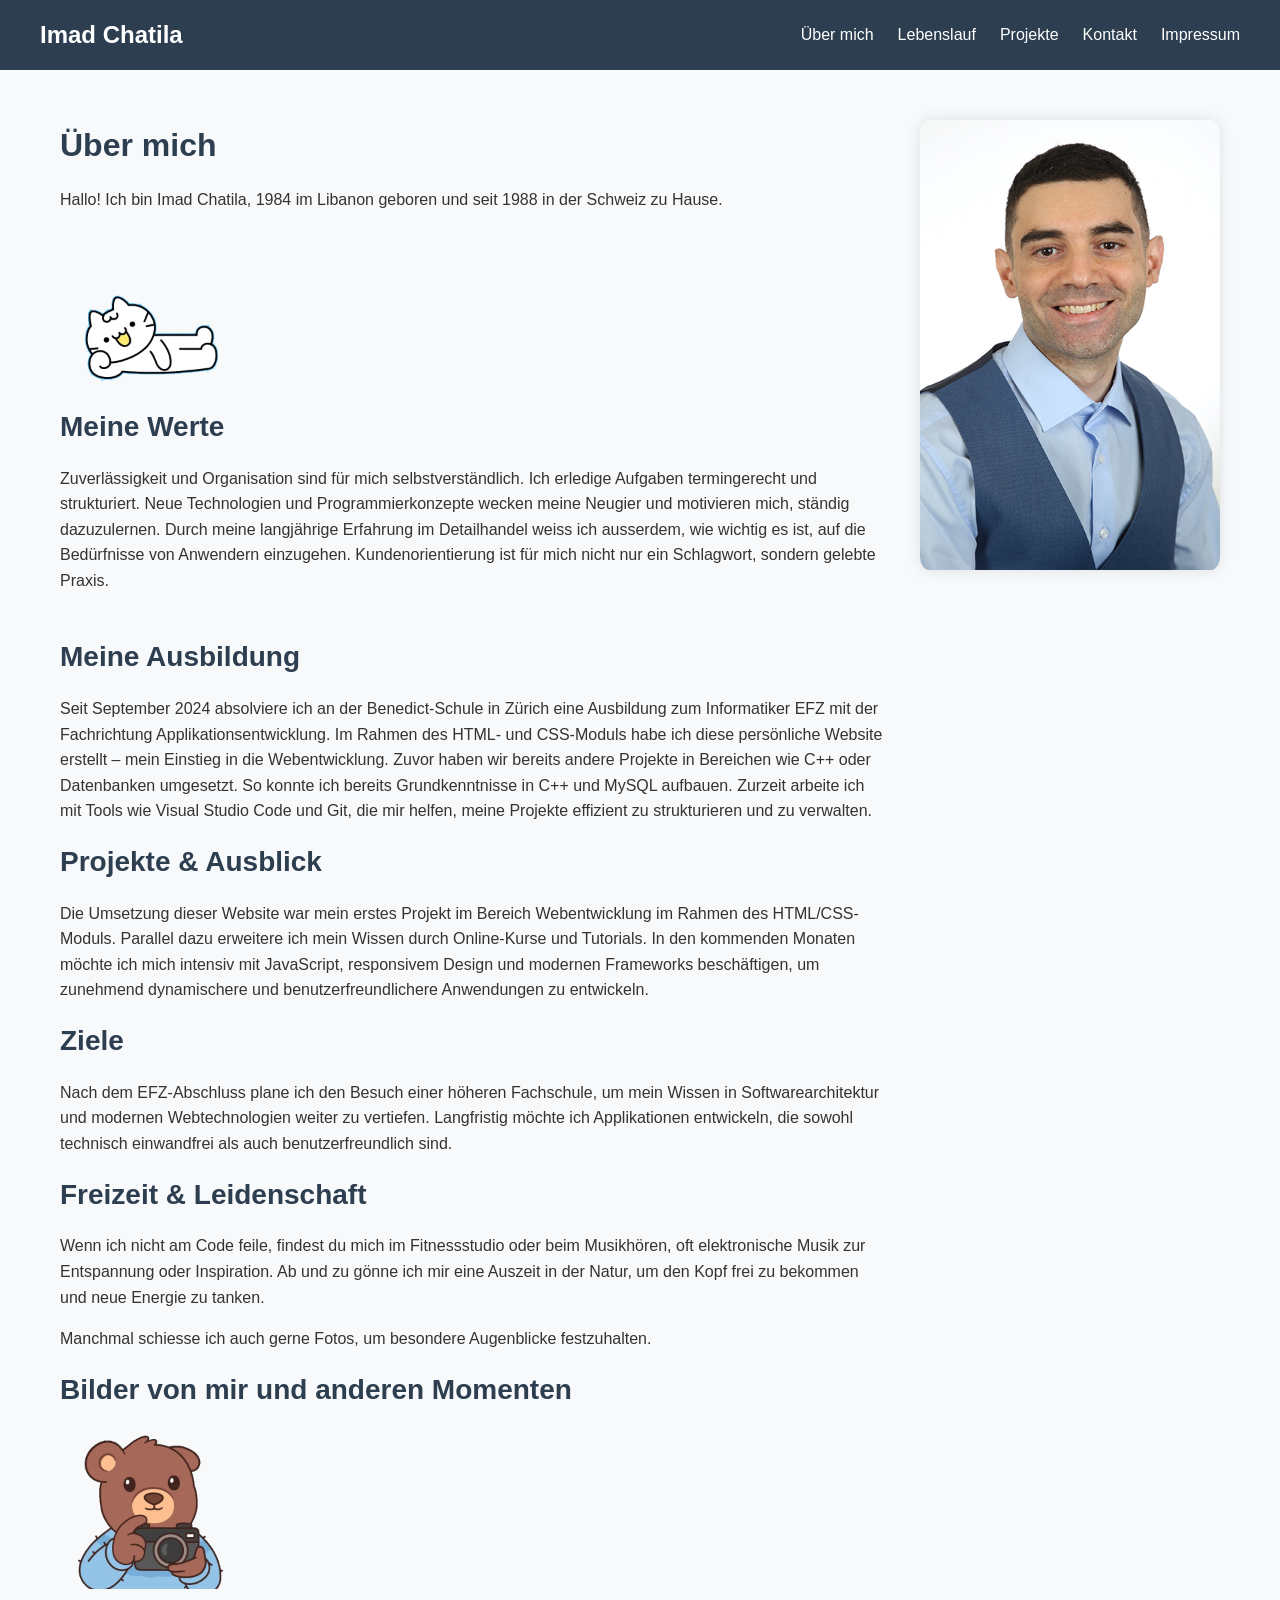
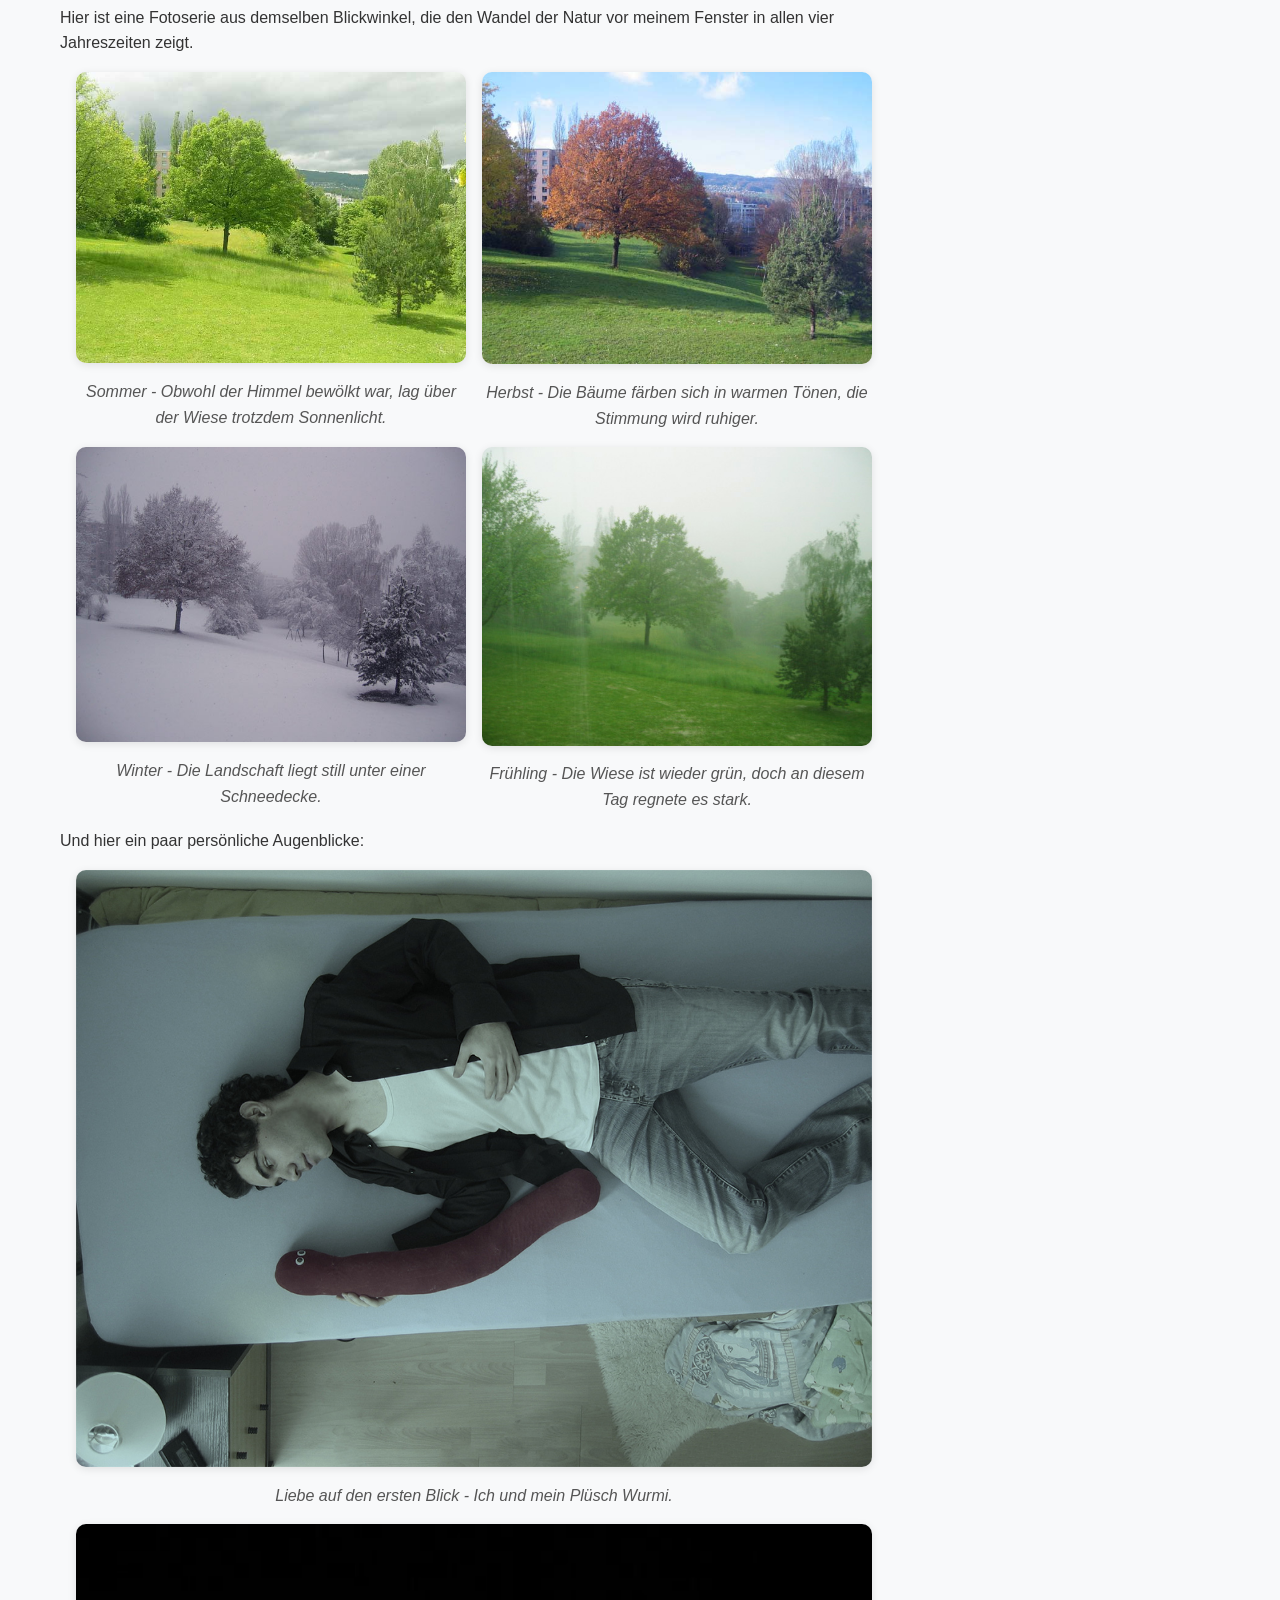
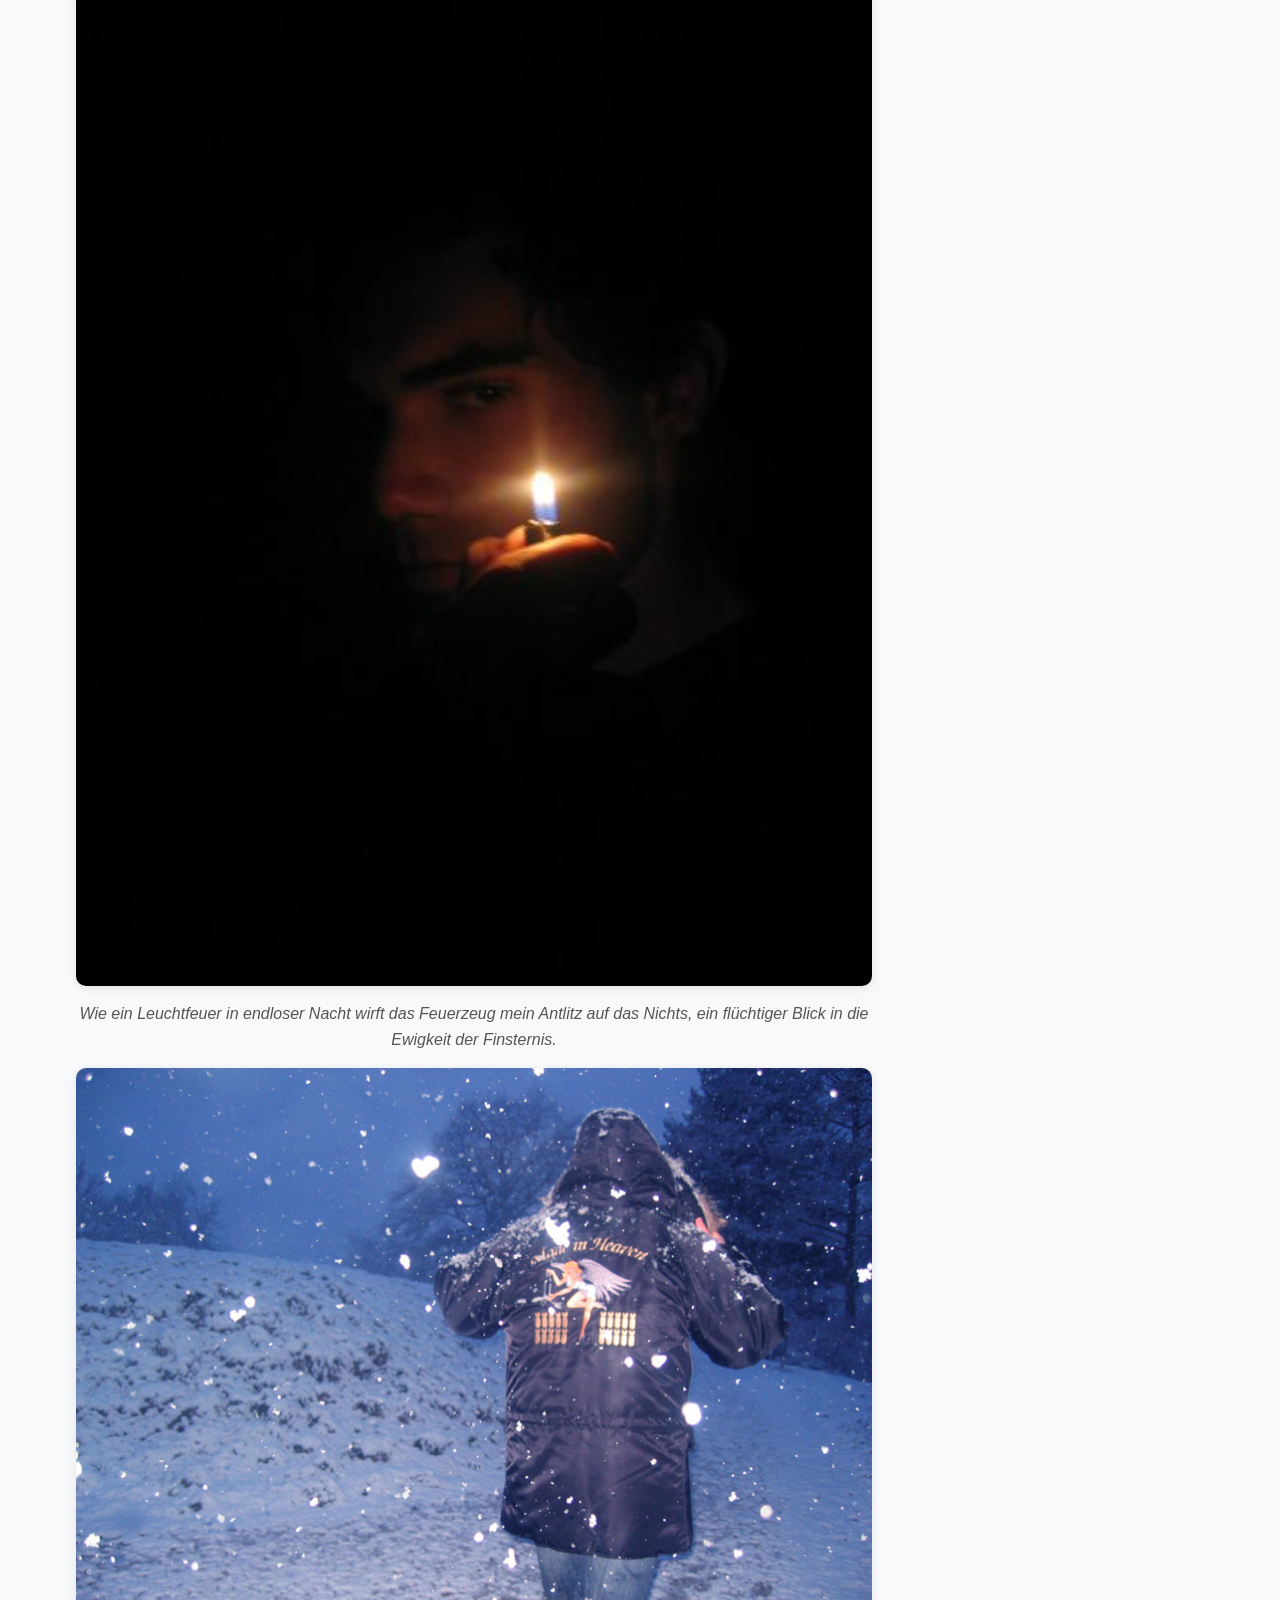
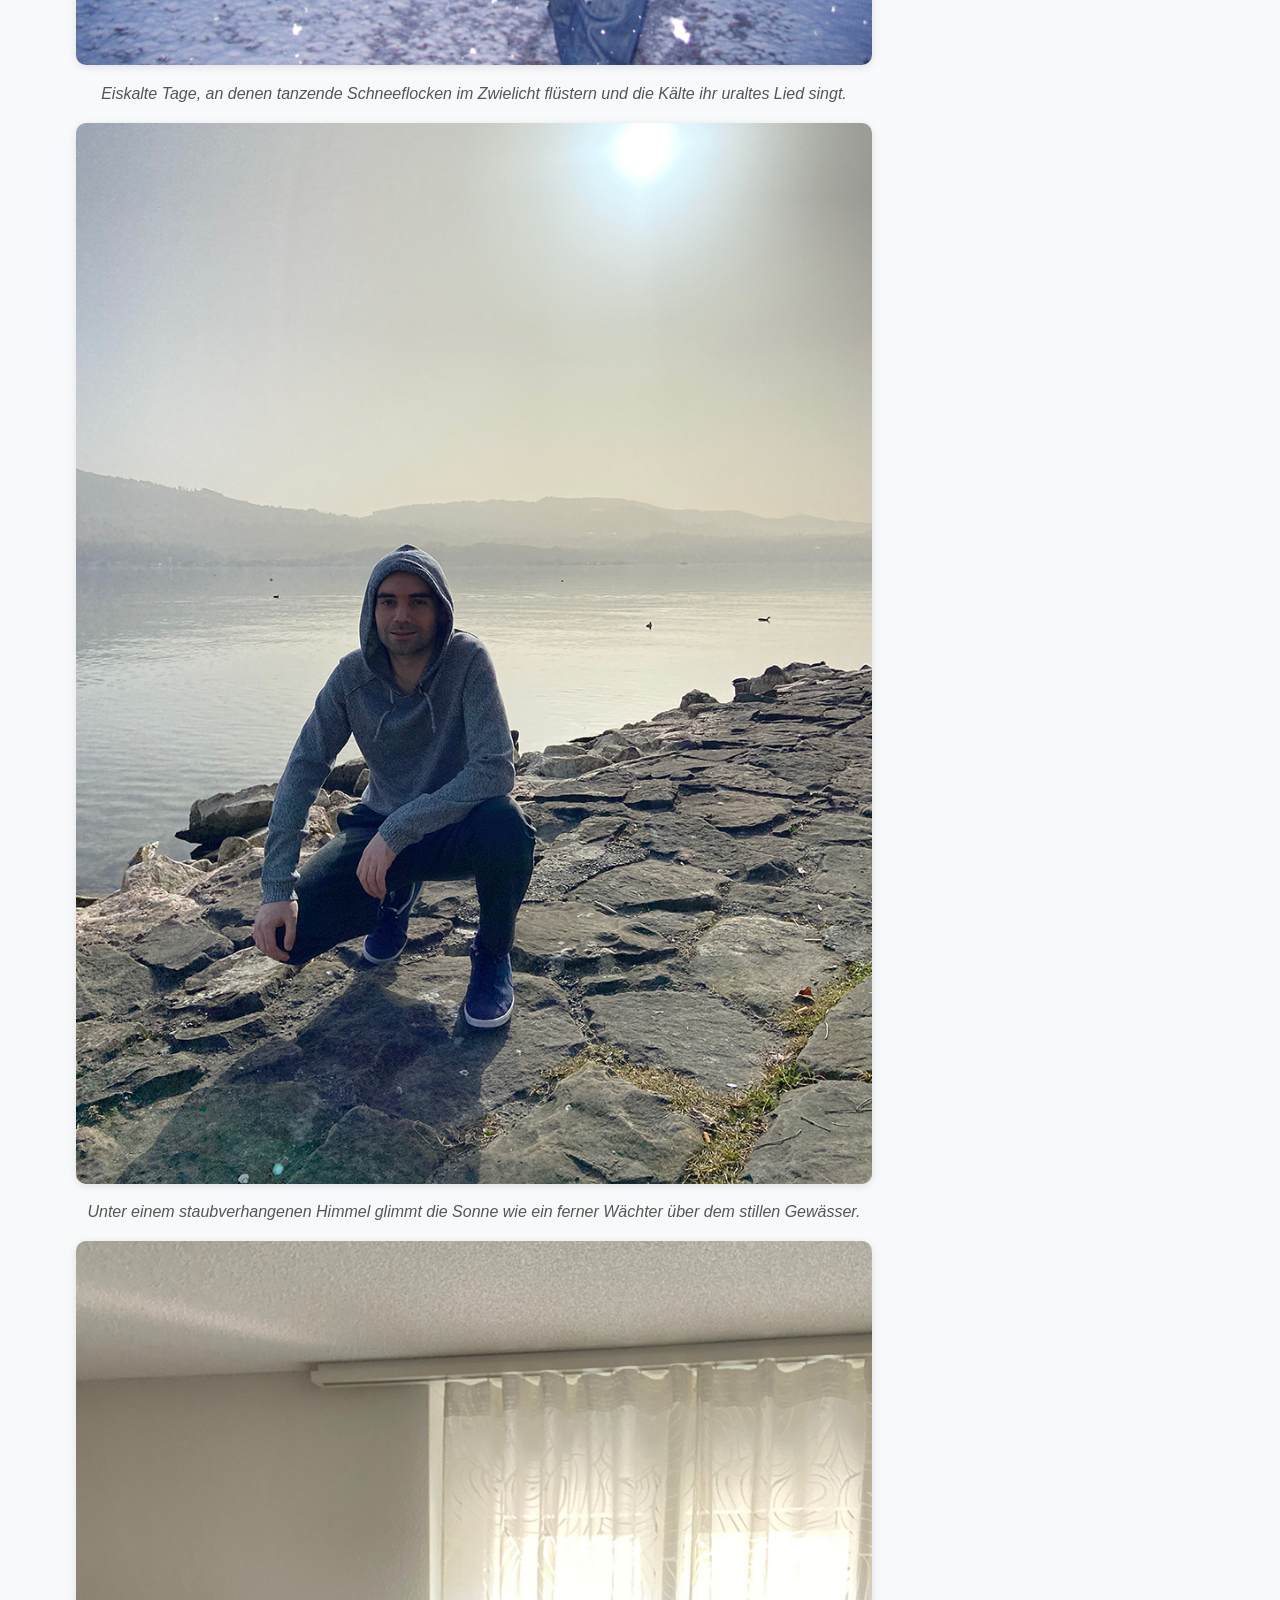
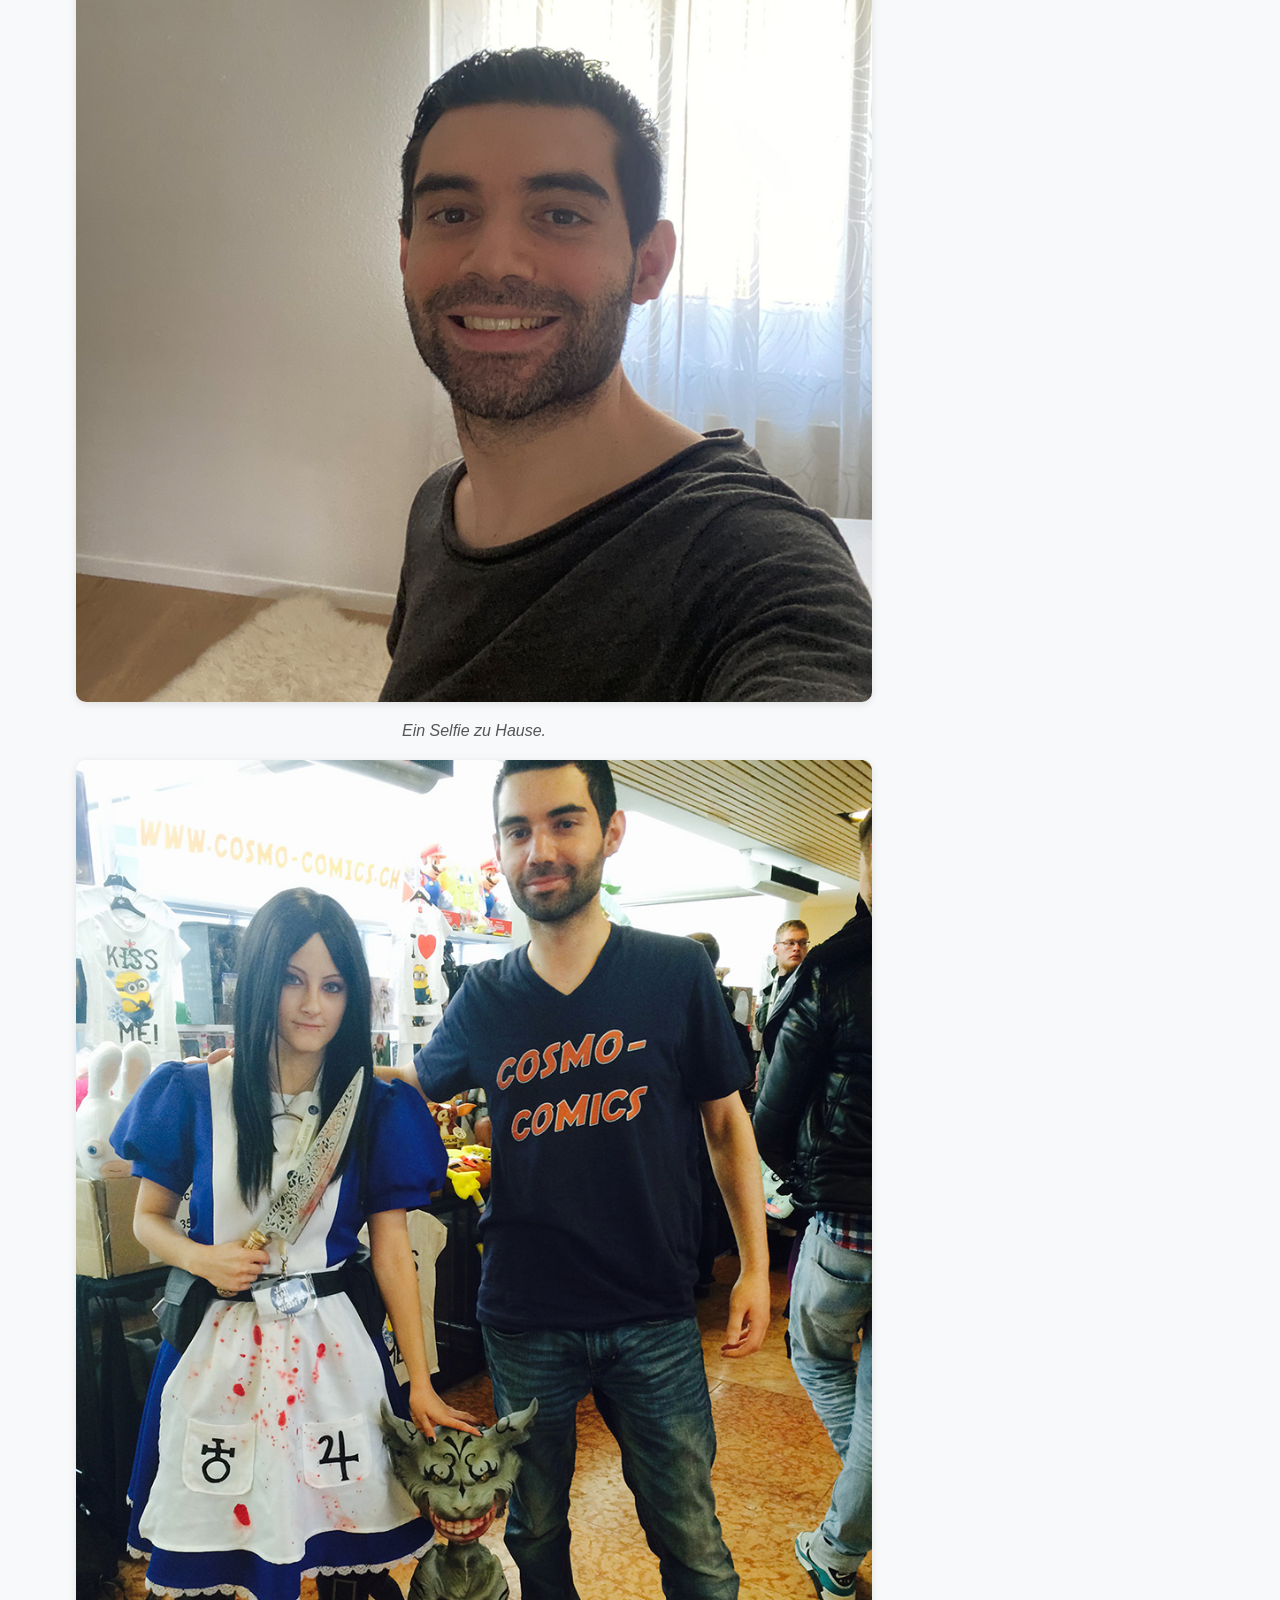
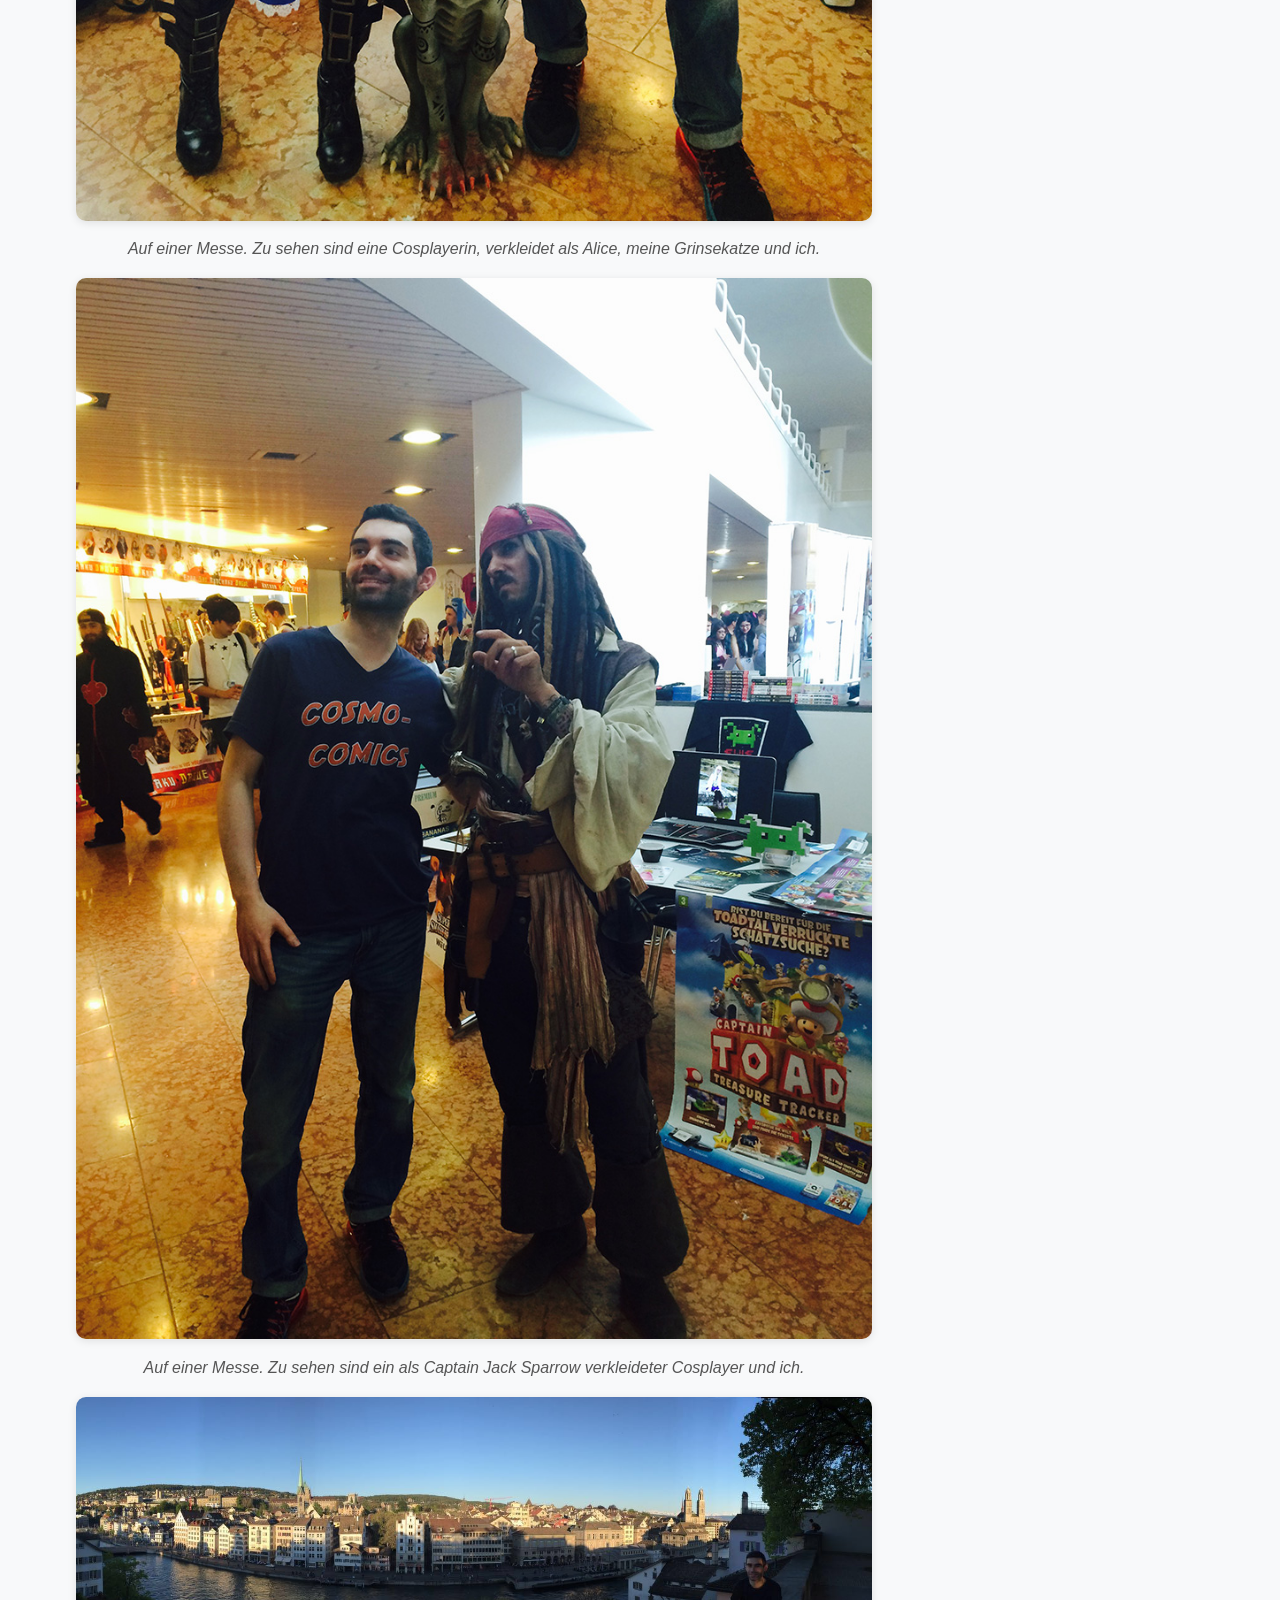
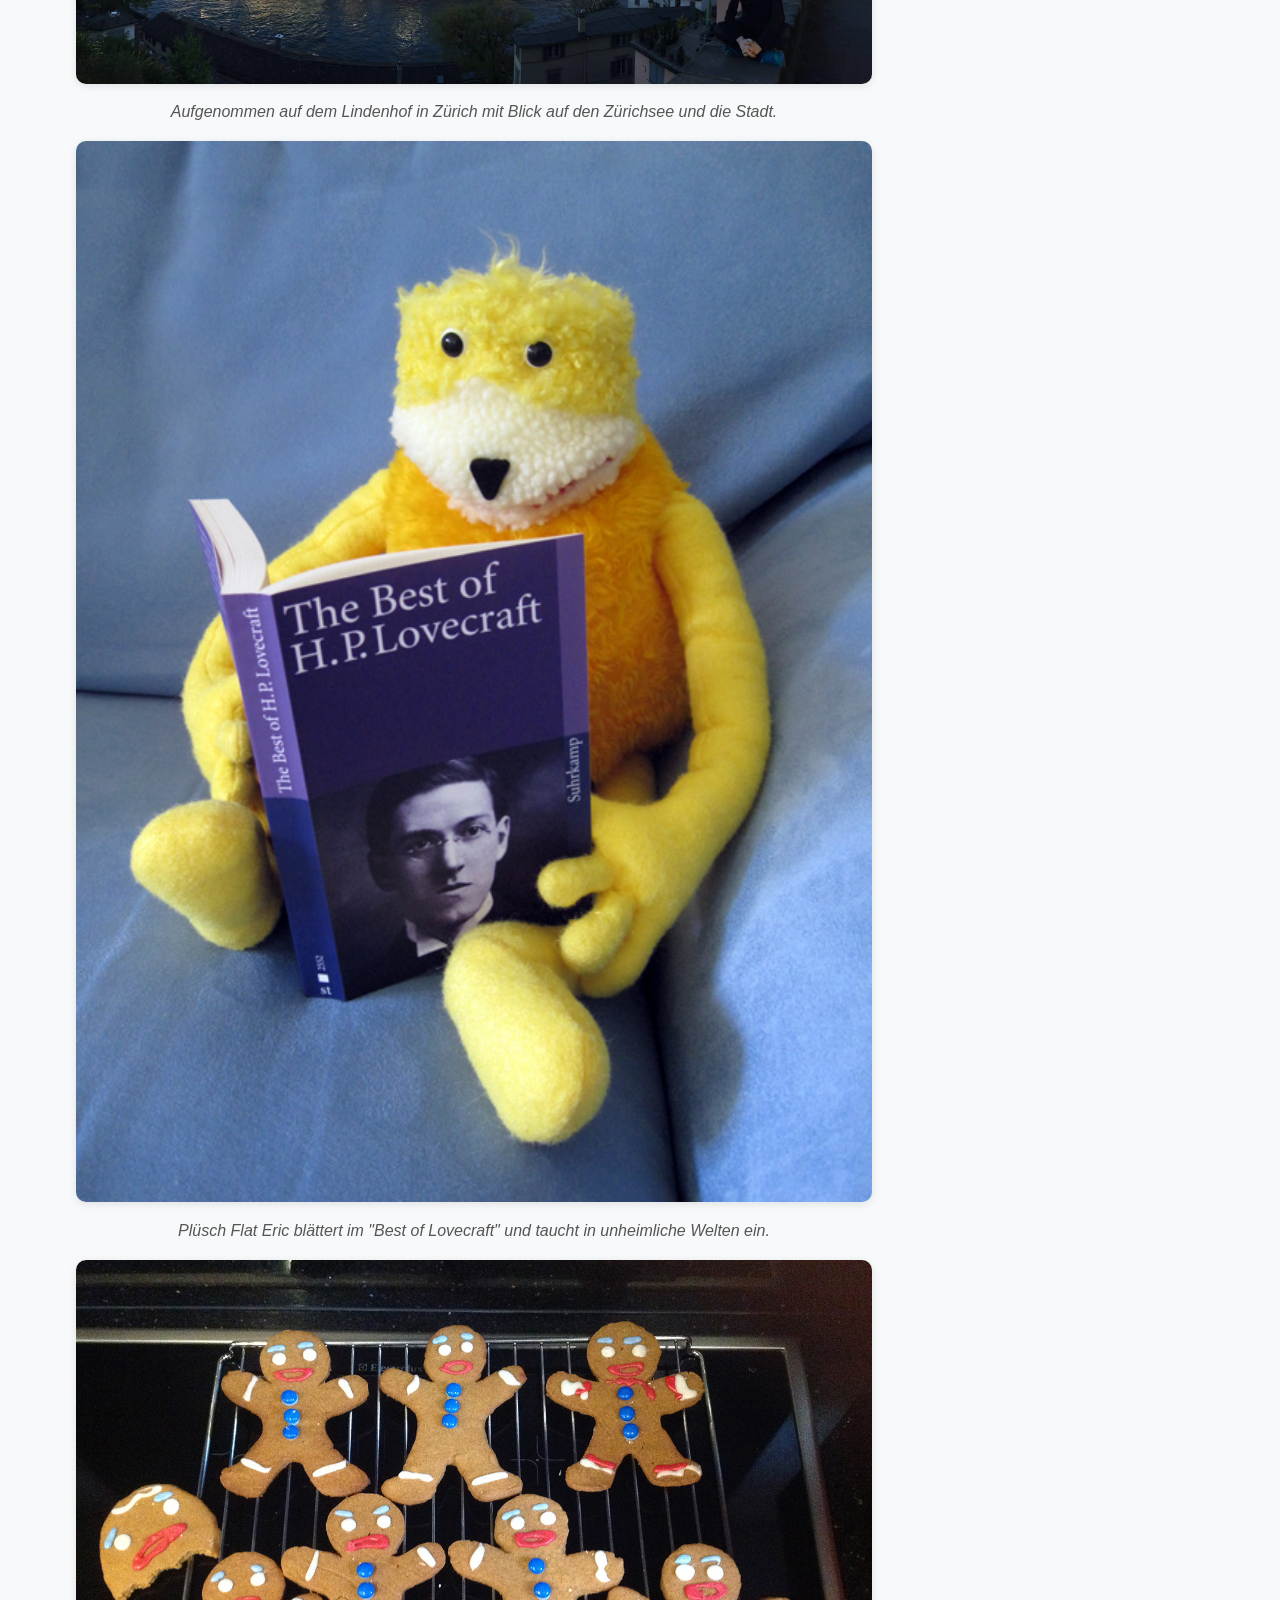
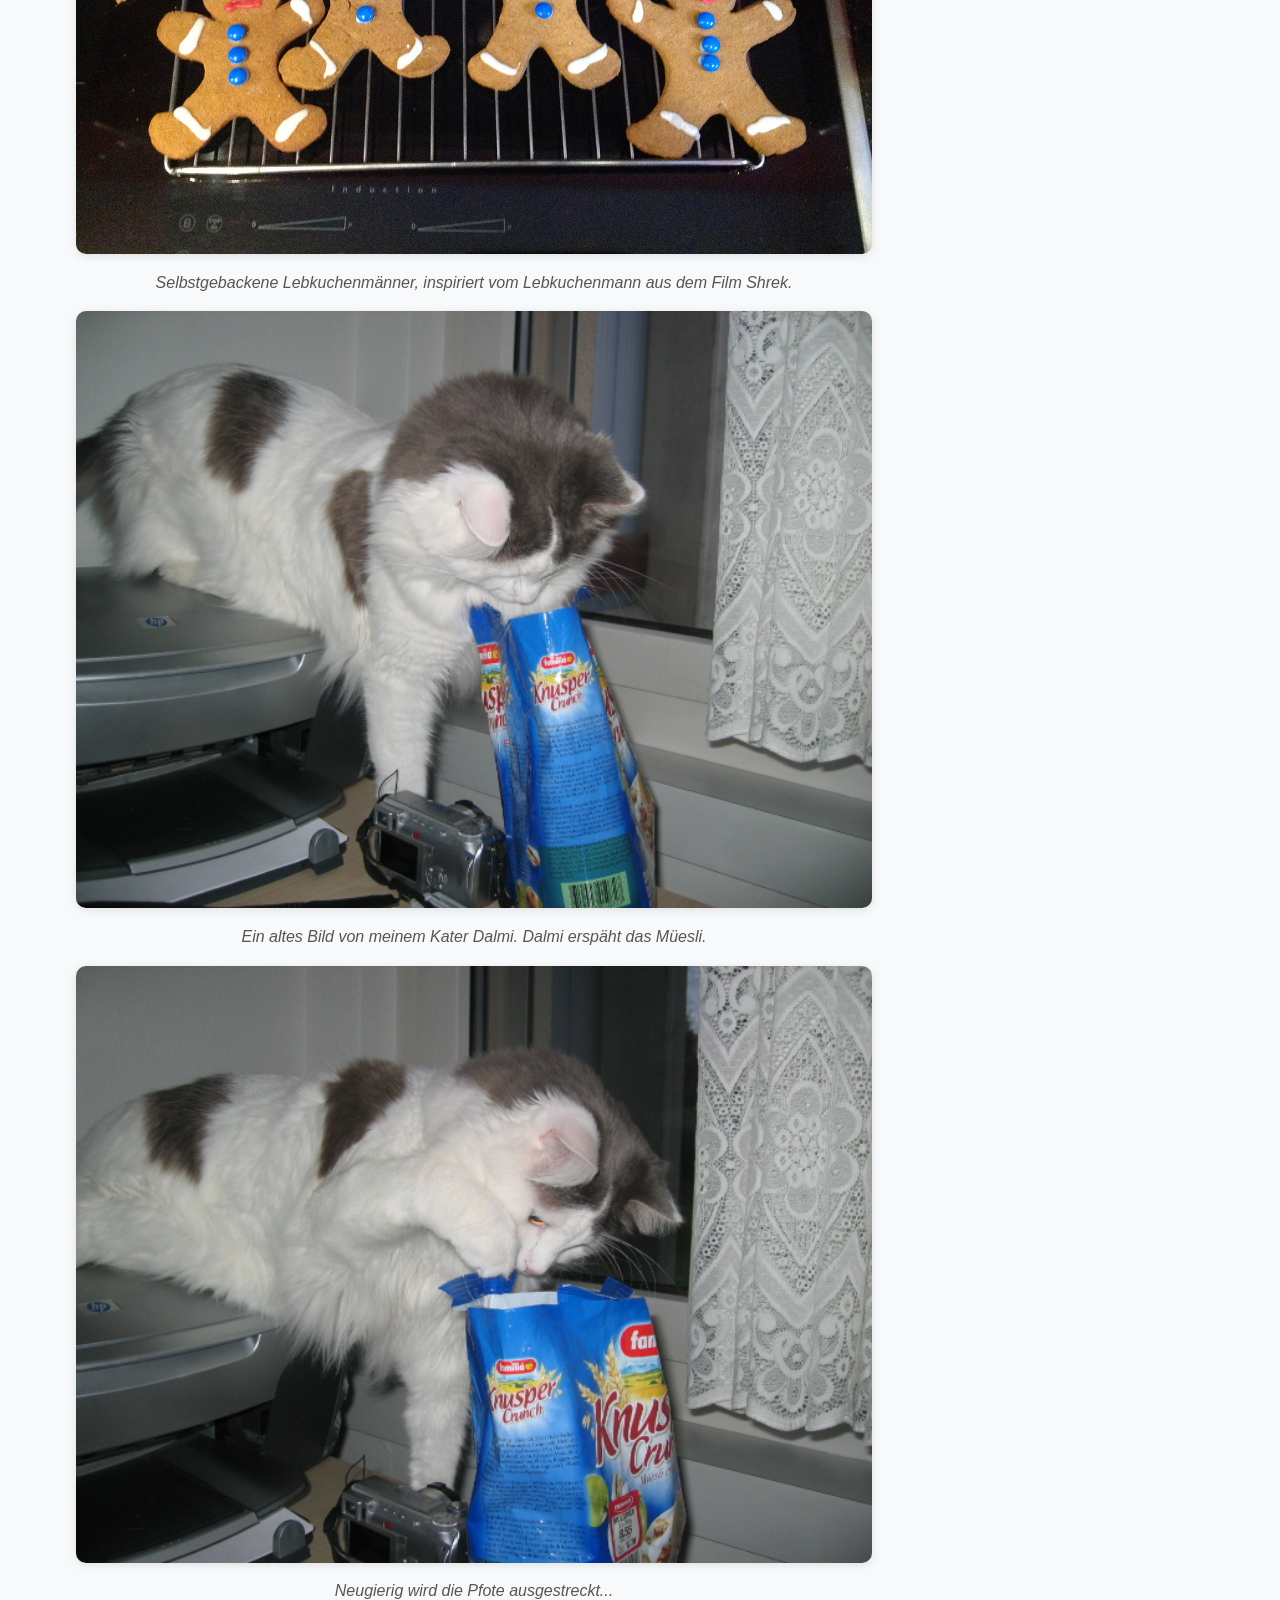
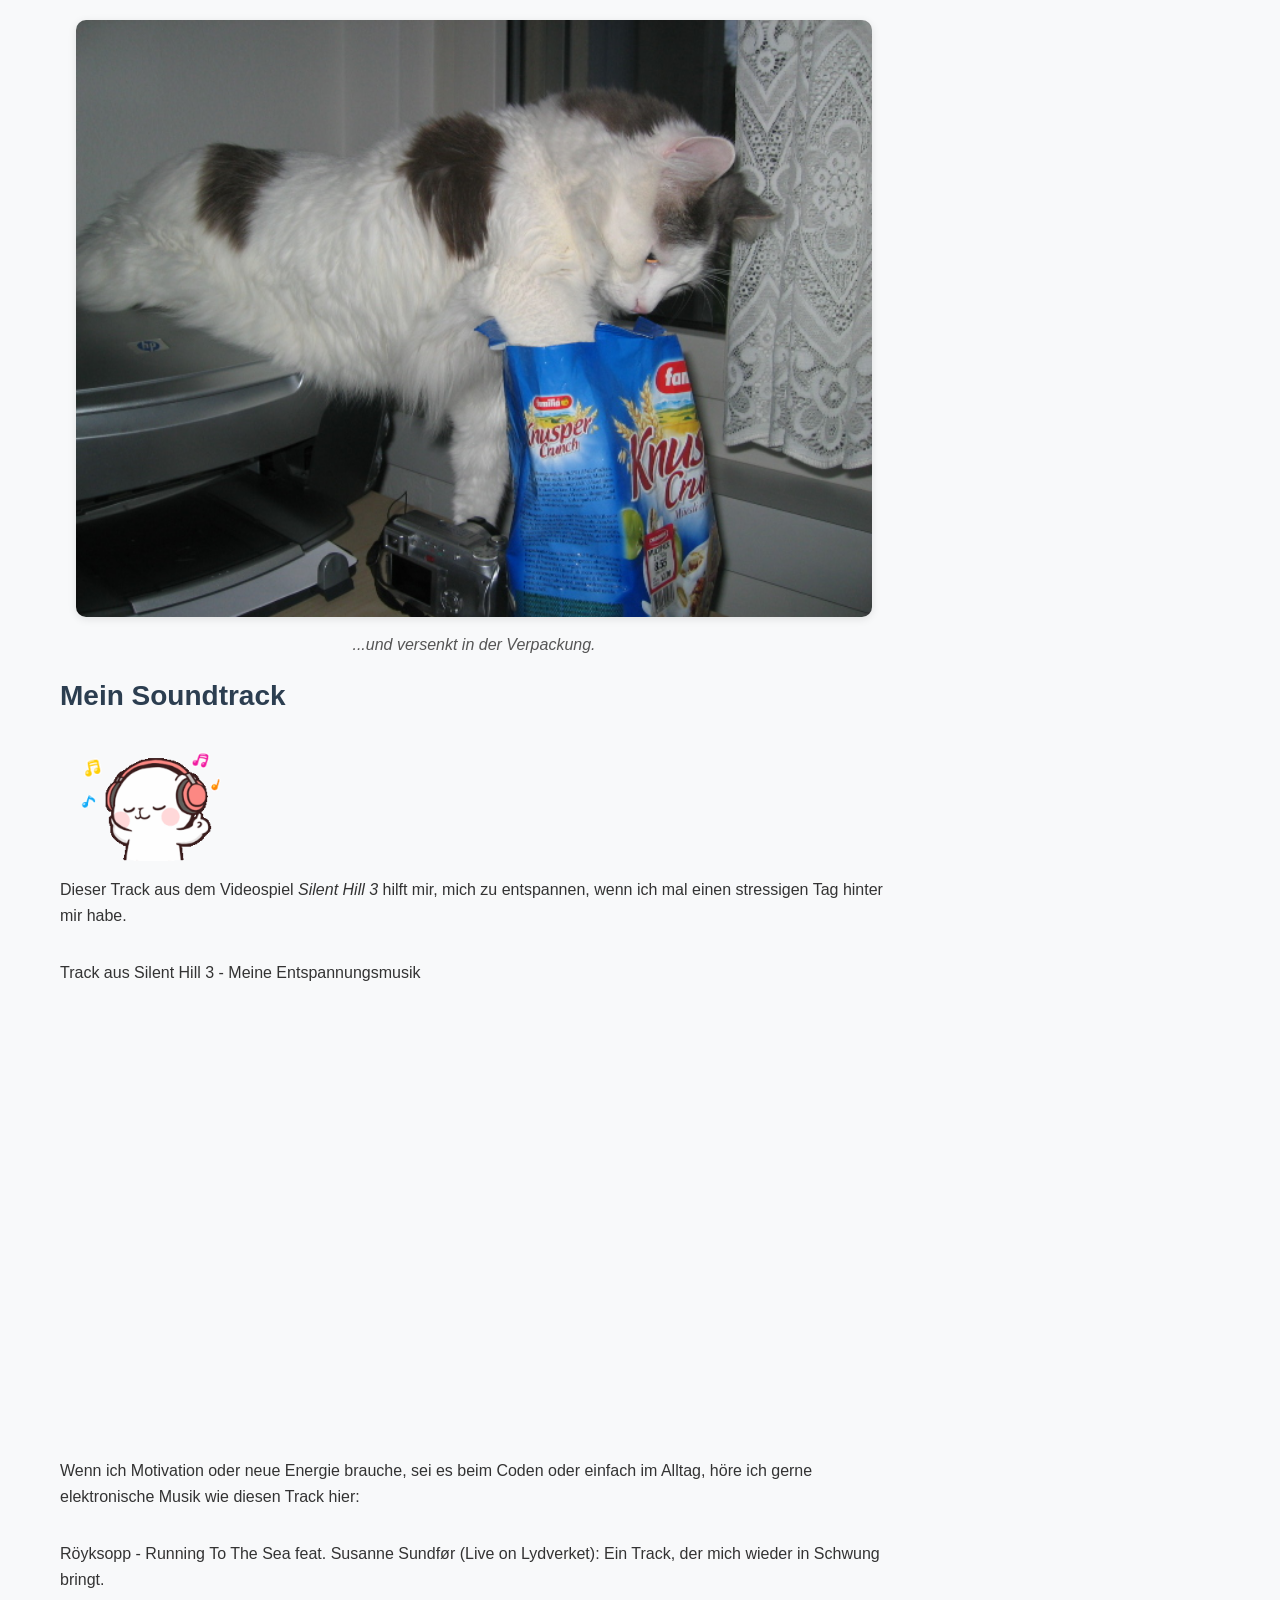
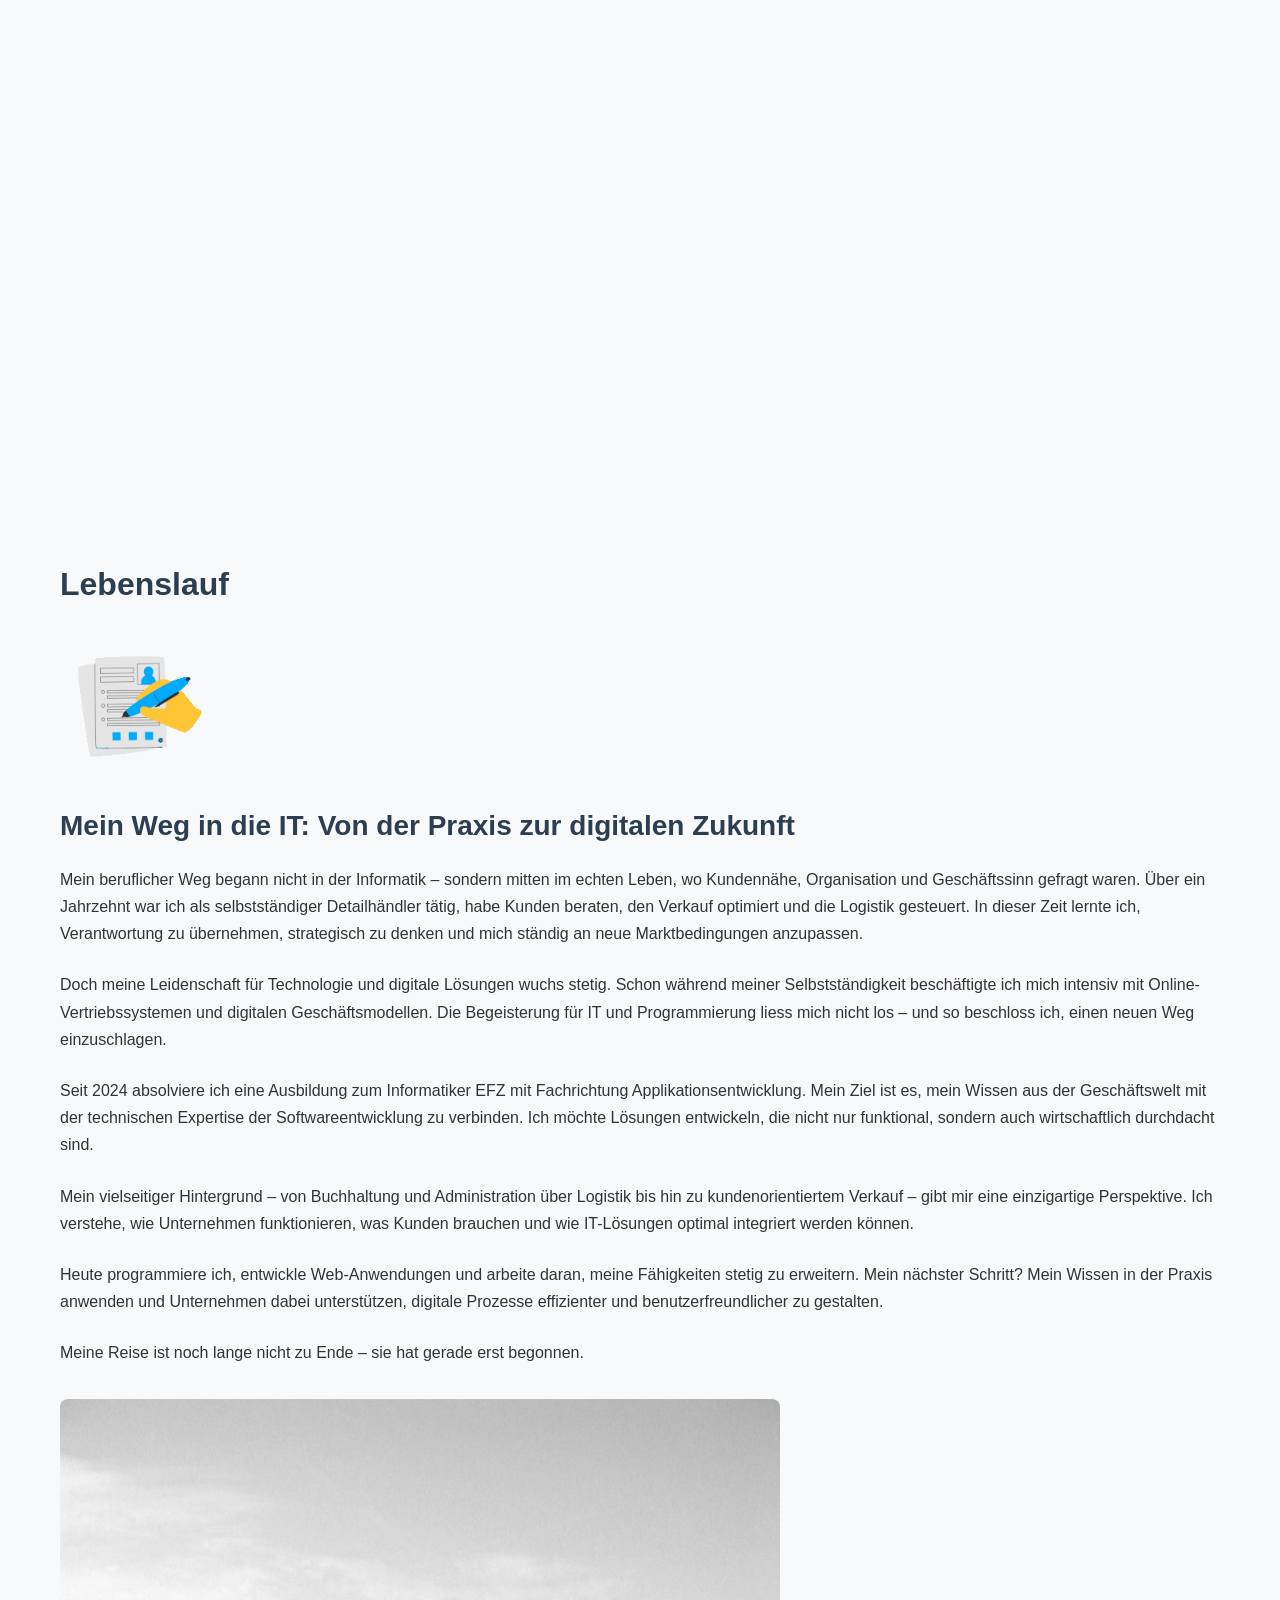
==== index.html @ a5346459 "Gesamte Website hochgeladen" ====
<!DOCTYPE html>
<html lang="de">
<head>
    <meta charset="UTF-8">
    <meta name="viewport" content="width=device-width, initial-scale=1.0">
    <title>Imad Chatila - Portfolio</title>
    <link rel="stylesheet" href="./css/styles.css">
    <link rel="icon" type="image/png" href="./images/favicons/favicon-32x32.png">
  
</head>
<body>
    <header>
        <nav>
            <div class="logo">Imad Chatila</div>
            <ul class="nav-links">
                <li><a href="#about">Über mich</a></li>
                <li><a href="#resume">Lebenslauf</a></li>
                <li><a href="#projekte">Projekte</a></li>
                <li><a href="#contact">Kontakt</a></li>
                <li><a href="#imprint">Impressum</a></li>
            </ul>
            <button class="hamburger">☰</button>
        </nav>
    </header>

    <main>
        <section id="about">
            <figure class="profile-image">
                <img src="./images/portraits/profilbild.jpg" alt="Profilbild von Imad Chatila">
            </figure>
            <article class="about-content">
                <h1>Über mich</h1>                
                <p>Hallo! Ich bin Imad Chatila, 1984 im Libanon geboren und seit 1988 in der Schweiz zu Hause.</p>
                <img src="./images/gifs/cat_hi_01.gif" 
                alt="Animierte Katze sagt Hello" 
                class="icon-gif">
                
                
                <h2>Meine Werte</h2>
                <p>Zuverlässigkeit und Organisation sind für mich selbstverständlich. Ich erledige Aufgaben termingerecht und strukturiert. Neue Technologien und Programmierkonzepte wecken meine Neugier und motivieren mich, ständig dazuzulernen. Durch meine langjährige Erfahrung im Detailhandel weiss ich ausserdem, wie wichtig es ist, auf die Bedürfnisse von Anwendern einzugehen. Kundenorientierung ist für mich nicht nur ein Schlagwort, sondern gelebte Praxis.</p>
                <br>
                <h2>Meine Ausbildung</h2>
                <p>Seit September 2024 absolviere ich an der Benedict-Schule in Zürich eine Ausbildung zum Informatiker EFZ mit der Fachrichtung Applikationsentwicklung. Im Rahmen des HTML- und CSS-Moduls habe ich diese persönliche Website erstellt – mein Einstieg in die Webentwicklung. Zuvor haben wir bereits andere Projekte in Bereichen wie C++ oder Datenbanken umgesetzt. So konnte ich bereits Grundkenntnisse in C++ und MySQL aufbauen. Zurzeit arbeite ich mit Tools wie Visual Studio Code und Git, die mir helfen, meine Projekte effizient zu strukturieren und zu verwalten.</p>
                
                <h2>Projekte & Ausblick</h2>
                <p>Die Umsetzung dieser Website war mein erstes Projekt im Bereich Webentwicklung im Rahmen des HTML/CSS-Moduls. Parallel dazu erweitere ich mein Wissen durch Online-Kurse und Tutorials. In den kommenden Monaten möchte ich mich intensiv mit JavaScript, responsivem Design und modernen Frameworks beschäftigen, um zunehmend dynamischere und benutzerfreundlichere Anwendungen zu entwickeln.</p>
                
                <h2>Ziele</h2>
                <p>Nach dem EFZ-Abschluss plane ich den Besuch einer höheren Fachschule, um mein Wissen in Softwarearchitektur und modernen Webtechnologien weiter zu vertiefen. Langfristig möchte ich Applikationen entwickeln, die sowohl technisch einwandfrei als auch benutzerfreundlich sind.</p>
                
                <h2>Freizeit & Leidenschaft</h2>
                <p>
                   Wenn ich nicht am Code feile, findest du mich im Fitnessstudio oder beim Musikhören, oft elektronische Musik zur Entspannung oder Inspiration.
                   Ab und zu gönne ich mir eine Auszeit in der Natur, um den Kopf frei zu bekommen und neue Energie zu tanken.                 
                </p>
                <p>Manchmal schiesse ich auch gerne Fotos, um besondere Augenblicke festzuhalten.</p>
                <h2>Bilder von mir und anderen Momenten</h2>
                <img src="./images/gifs/camera_01.gif" 
                alt="Animierte Katze sagt Hello" 
                class="icon-gif">
                <p>                             
                     Hier ist eine Fotoserie aus demselben Blickwinkel, die den Wandel der Natur vor meinem Fenster in allen vier Jahreszeiten zeigt.
                </p>


                <div class="gallery gallery-seasons">
                  <figure>
                    <img src="./images/jahreszeiten/sommer.jpg" alt="Sommer – Sonne auf der Wiese, Himmel bewölkt" style="width:100%">
                    <figcaption>Sommer - Obwohl der Himmel bewölkt war, lag über der Wiese trotzdem Sonnenlicht.</figcaption>
                  </figure>
                  <figure>
                    <img src="./images/jahreszeiten/herbst.jpg" alt="Herbst – buntes Laub" style="width:100%">
                    <figcaption>Herbst - Die Bäume färben sich in warmen Tönen, die Stimmung wird ruhiger.</figcaption>
                  </figure>
                  <figure>
                    <img src="./images/jahreszeiten/winter.jpg" alt="Winter – verschneite Landschaft" style="width:100%">
                    <figcaption>Winter - Die Landschaft liegt still unter einer Schneedecke.</figcaption>
                  </figure>
                  <figure>
                    <img src="./images/jahreszeiten/fruehling.jpg" alt="Frühling – grüne Wiese im Regen" style="width:100%">
                    <figcaption>Frühling - Die Wiese ist wieder grün, doch an diesem Tag regnete es stark.</figcaption>
                  </figure>
                </div>

                <p>Und hier ein paar persönliche Augenblicke:</p>

                <div class="gallery gallery-portraits">
                  <figure>
                    <img src="./images/portraits/wurmi.jpg" alt="Selbstporträt mit Plüsch Wurmi">
                    <figcaption>Liebe auf den ersten Blick - Ich und mein Plüsch Wurmi.</figcaption>
                  </figure>
                  <figure>
                    <img src="./images/portraits/dunkelheit.jpg" alt="Selbstporträt alleine im Dunkeln">
                    <figcaption>Wie ein Leuchtfeuer in endloser Nacht wirft das Feuerzeug mein Antlitz auf das Nichts, ein flüchtiger Blick in die Ewigkeit der Finsternis.</figcaption>
                  </figure>
                  <figure>
                    <img src="./images/portraits/schnee.jpg" alt="Selbstporträt im Schnee">
                    <figcaption>Eiskalte Tage, an denen tanzende Schneeflocken im Zwielicht flüstern und die Kälte ihr uraltes Lied singt.</figcaption>
                  </figure>
                  <figure>
                    <img src="./images/portraits/see.jpg" alt="Selbstporträt am See">
                    <figcaption>Unter einem staubverhangenen Himmel glimmt die Sonne wie ein ferner Wächter über dem stillen Gewässer.</figcaption>
                  </figure>
                 <figure>
                    <img src="./images/portraits/portrait_01.jpg" alt="Selbstporträt zu Hause">
                    <figcaption>Ein Selfie zu Hause.</figcaption>
                  </figure>
                  <figure>
                    <img src="./images/portraits/messe01.jpg" alt="Selbstporträt auf der Messe 1">
                    <figcaption>Auf einer Messe. Zu sehen sind eine Cosplayerin, verkleidet als Alice, meine Grinsekatze und ich.</figcaption>
                  </figure>
                  <figure>
                    <img src="./images/portraits/messe02.jpg" alt="Selbstporträt auf der Messe 2">
                    <figcaption>Auf einer Messe. Zu sehen sind ein als Captain Jack Sparrow verkleideter Cosplayer und ich.</figcaption>
                  </figure>
                  <figure>
                    <img src="./images/portraits/city.jpg" alt="Selbstporträt in Zürich">
                    <figcaption>Aufgenommen auf dem Lindenhof in Zürich mit Blick auf den Zürichsee und die Stadt.</figcaption>
                  </figure>
                  <figure>
                    <img src="./images/portraits/eric_01.jpg" alt="Plüsch Flat Eric beim Lesen">
                    <figcaption>Plüsch Flat Eric blättert im "Best of Lovecraft" und taucht in unheimliche Welten ein.</figcaption>
                  </figure>
                  <figure>
                    <img src="./images/portraits/lebkuchenmaenner.jpg" alt="Selbstgemachte Lebkuchenmänner">
                    <figcaption>Selbstgebackene Lebkuchenmänner, inspiriert vom Lebkuchenmann aus dem Film Shrek.</figcaption>
                  </figure>
                  <figure>
                    <img src="./images/portraits/dalmi_01.jpg" alt="Bild von meinem Kater">
                    <figcaption>Ein altes Bild von meinem Kater Dalmi. Dalmi erspäht das Müesli.</figcaption>
                  </figure>
                  <figure>
                    <img src="./images/portraits/dalmi_02.jpg" alt="Bild von meinem Kater">
                    <figcaption>Neugierig wird die Pfote ausgestreckt...</figcaption>
                  </figure>
                  <figure>
                    <img src="./images/portraits/dalmi_03.jpg" alt="Bild von meinem Kater">
                    <figcaption>...und versenkt in der Verpackung.</figcaption>
                  </figure>
                </div>
                
                <h2>Mein Soundtrack</h2>

                <img src="./images/gifs/music_01.gif" 
                alt="Animierter Musik-Equalizer" 
                class="icon-gif">        
               

                <p>Dieser Track aus dem Videospiel <em>Silent Hill 3</em> hilft mir, mich zu entspannen, wenn ich mal einen stressigen Tag hinter mir habe.</p>                
                <figure class="video-container">
                    <iframe src="https://www.youtube.com/embed/khdRqQMXD88" allow="accelerometer; autoplay; clipboard-write; encrypted-media; gyroscope; picture-in-picture" allowfullscreen></iframe>
                    <figcaption>Track aus Silent Hill 3 - Meine Entspannungsmusik</figcaption>
                </figure>     
                


            <p>Wenn ich Motivation oder neue Energie brauche, sei es beim Coden oder einfach im Alltag, höre ich gerne elektronische Musik wie diesen Track hier:</p>
            

            
            <figure class="video-container">
                <iframe src="https://www.youtube.com/embed/AMlJ78-7rZ4" allow="accelerometer; autoplay; clipboard-write; encrypted-media; gyroscope; picture-in-picture" allowfullscreen></iframe>                                    
                  <figcaption>Röyksopp - Running To The Sea feat. Susanne Sundfør (Live on Lydverket): Ein Track, der mich wieder in Schwung bringt.</figcaption>
            </figure>
            </article>
        </section>

        <section id="resume">
            <h1>Lebenslauf</h1>

            <img src="./images/gifs/cv_resume.gif" 
            alt="Animierter Lebenslauf" 
            class="icon-gif">
            
            <article class="resume-content">
                <h2>Mein Weg in die IT: Von der Praxis zur digitalen Zukunft</h2>
                
                <p>Mein beruflicher Weg begann nicht in der Informatik – sondern mitten im echten Leben, wo Kundennähe, Organisation und Geschäftssinn gefragt waren. Über ein Jahrzehnt war ich als selbstständiger Detailhändler tätig, habe Kunden beraten, den Verkauf optimiert und die Logistik gesteuert. In dieser Zeit lernte ich, Verantwortung zu übernehmen, strategisch zu denken und mich ständig an neue Marktbedingungen anzupassen.</p>
                
                <p>Doch meine Leidenschaft für Technologie und digitale Lösungen wuchs stetig. Schon während meiner Selbstständigkeit beschäftigte ich mich intensiv mit Online-Vertriebssystemen und digitalen Geschäftsmodellen. Die Begeisterung für IT und Programmierung liess mich nicht los – und so beschloss ich, einen neuen Weg einzuschlagen.</p>
                
                <p>Seit 2024 absolviere ich eine Ausbildung zum Informatiker EFZ mit Fachrichtung Applikationsentwicklung. Mein Ziel ist es, mein Wissen aus der Geschäftswelt mit der technischen Expertise der Softwareentwicklung zu verbinden. Ich möchte Lösungen entwickeln, die nicht nur funktional, sondern auch wirtschaftlich durchdacht sind.</p>
                
                <p>Mein vielseitiger Hintergrund – von Buchhaltung und Administration über Logistik bis hin zu kundenorientiertem Verkauf – gibt mir eine einzigartige Perspektive. Ich verstehe, wie Unternehmen funktionieren, was Kunden brauchen und wie IT-Lösungen optimal integriert werden können.</p>
                
                <p>Heute programmiere ich, entwickle Web-Anwendungen und arbeite daran, meine Fähigkeiten stetig zu erweitern. Mein nächster Schritt? Mein Wissen in der Praxis anwenden und Unternehmen dabei unterstützen, digitale Prozesse effizienter und benutzerfreundlicher zu gestalten.</p>
                
                <p>Meine Reise ist noch lange nicht zu Ende – sie hat gerade erst begonnen.</p>
                <figure class="resume-image">
                    <img src="./images/portraits/spaziergang.jpg" alt="Imad läuft in einer Landschaft">
                    <figcaption>Ein Schritt nach vorn – mein Weg in die IT.</figcaption>
                </figure>
            </article>
        </section>

        <section id="projekte">
          <h1>Projekte</h1>
          
          <img src="./images/gifs/cat_on_pc_01.gif" 
          alt="Animierte Katze am PC" 
          class="icon-gif">

          <article class="projekt">
            <p class="date-box">Januar 2025</p>
            <h2>Persönliche Portfolio-Seite</h2>
            <p>
              Bei diesem Projekt handelt es sich um meine persönliche Seite, auf der ich meine Projekte präsentieren kann. 
              Für die Umsetzung habe ich HTML und CSS verwendet.
            </p>
            <p>
              Obwohl ich für dieses Projekt aufgrund fehlender Kenntnisse noch nicht vollständig bereit war, 
              habe ich die Website trotzdem erstellt, um einen Ausgangspunkt für zukünftige Projekte zu schaffen. 
              Ich habe viel durch Online-Ressourcen und Tools wie ChatGPT gelernt.
            </p>
        
            <figure class="projekt-bild">
              <img src="./images/projekte/portfolio-seite.jpg" alt="Screenshot der Portfolio-Seite">
              <figcaption>Screenshot der Portfolio-Seite.</figcaption>
            </figure>
        
            <div class="projekt-links">
              <a href="https://github.com/masterkreb/portfolio" target="_blank" class="button-projekt">Code auf GitHub</a>
              <a href="https://masterkreb.github.io/portfolio/" target="_blank" class="button-projekt">Live-Demo</a>
            </div>
          </article>

          <article class="projekt">
            <p class="date-box">Dezember 2024</p>
            <h2>Erstes Projekt</h2>
            <p>Mein erstes Projekt war eine Rezept-Seite mit einer Hauptseite und 3 Unterseiten für jeweils ein Rezept.</p>
            <p>Das Projekt war Teil eines Lernprogramms von <a href="https://www.theodinproject.com/about" target="_blank" rel="noopener noreferrer">The Odin Project</a>.</p>            
            <p>Die Seite wurde nur mit HTML geschrieben.</p>        
            <figure class="projekt-bild">
              <img src="./images/projekte/odin-recipes.png" alt="Screenshot der Rezept-Seite">
              <figcaption>Screenshot der Rezept-Seite.</figcaption>
            </figure>        
            <div class="projekt-links">
              <a href="https://github.com/masterkreb/odin-recipes" target="_blank" class="button-projekt">Code auf GitHub</a>
              <a href="https://masterkreb.github.io/odin-recipes/" target="_blank" class="button-projekt">Live-Demo</a>
            </div>
          </article>
        </section>

        <section id="contact">
            <h1>Kontakt</h1>
            <img src="./images/gifs/write_me.gif" 
            alt="Eine animierte Hand schreibt mit einem Stift" 
            class="icon-gif">
            <p>Du hast eine Frage oder ein Anliegen? Schreib mir einfach über das Formular!</p>
            
            <form id="contact-form" action="process_form.php" method="post">
                <div class="form-group">
                    <label for="name">Name</label>
                    <input type="text" id="name" name="name" required>
                </div>
                
                <div class="form-group">
                    <label for="email">E-Mail</label>
                    <input type="email" id="email" name="email" required>
                </div>
                
                <div class="form-group">
                    <label for="subject">Betreff</label>
                    <input type="text" id="subject" name="subject" required>
                </div>
                
                <div class="form-group">
                    <label for="message">Nachricht</label>
                    <textarea id="message" name="message" rows="5" required></textarea>
                </div>
                
                <button type="submit">Nachricht senden</button>
            </form>

            <figure class="map-container">
                <iframe src="https://maps.google.com/maps?q=Imad%20Chatila,%20Dorfstrasse%2014%20C,%208955%20Oetwil%20an%20der%20Limmat,%20Schweiz&t=&z=15&ie=UTF8&iwloc=&output=embed" allowfullscreen></iframe>
                <figcaption>Imad Chatila, Dorfstrasse 14 C, 8955 Oetwil an der Limmat</figcaption>
            </figure>
        </section>

        <section id="imprint">
            <h1>Impressum</h1>
            <address>                
                <p>
                    Imad Chatila<br>
                    Dorfstrasse 14 C<br>
                    8955 Oetwil an der Limmat<br>
                    Schweiz
                </p>                
                <p>
                    Telefon: <a href="tel:+41123456789">+41 12 345 67 89</a><br>
                    E-Mail: <a href="mailto:imad.chatila@example.com">imad.chatila@example.com</a>
                </p>
            </address>
        </section>
    </main>

    <footer>
        <p>&copy; 2025 Imad Chatila. Alle Rechte vorbehalten.</p>
    </footer>

    <script>
// Mobile Navigation Toggle
document.querySelector('.hamburger').addEventListener('click', function() {
    document.querySelector('.nav-links').classList.toggle('active');
});

// Smooth Scrolling für Navigation Links mit Offset
document.querySelectorAll('a[href^="#"]').forEach(anchor => {
    anchor.addEventListener('click', function(e) {
        e.preventDefault();
        
        const targetId = this.getAttribute('href');
        const target = document.querySelector(targetId);
        
        if (target) {
            // Hier berechnen wir die Position des Ziels und ziehen 120px ab für den Header
            const headerOffset = 120;
            const elementPosition = target.getBoundingClientRect().top;
            const offsetPosition = elementPosition + window.pageYOffset - headerOffset;
            
            window.scrollTo({
                top: offsetPosition,
                behavior: 'smooth'
            });
            
            // Wenn auf mobilen Geräten das Menü geöffnet ist, schließe es nach dem Klick
            document.querySelector('.nav-links').classList.remove('active');
        }
    });
});
    </script>
</body>
</html>
---- css/styles.css ----
* {
    margin: 0;
    padding: 0;
    box-sizing: border-box;
    font-family: 'Arial', sans-serif;
}

:root {
    --primary-color: #3498db;
    --secondary-color: #2c3e50;
    --text-color: #333;
    --bg-color: #f8f9fa;
    --section-padding: 60px 20px;
}

body {
    color: var(--text-color);
    background-color: var(--bg-color);
    line-height: 1.6;
}

header {
    background-color: var(--secondary-color);
    color: white;
    padding: 1rem;
    position: fixed;
    width: 100%;
    top: 0;
    z-index: 1000;
}

nav {
    display: flex;
    justify-content: space-between;
    align-items: center;
    max-width: 1200px;
    margin: 0 auto;
}

.logo {
    font-size: 1.5rem;
    font-weight: bold;
}

.nav-links {
    display: flex;
    list-style: none;
}

.nav-links li {
    margin-left: 1.5rem;
}

.nav-links a {
    color: white;
    text-decoration: none;
    transition: color 0.3s;
}

.nav-links a:hover {
    color: var(--primary-color);
}

.hamburger {
    display: none;
    cursor: pointer;
    background: none;
    border: none;
    color: white;
    font-size: 1.5rem;
}

section {
    padding: var(--section-padding);
    max-width: 1200px;
    margin: 0 auto;
    scroll-margin-top: 80px;
}

#about {
    margin-top: 60px;
    display: flex;
    flex-direction: row-reverse;
    flex-wrap: wrap;
    gap: 2rem;
    align-items: start;
}

.profile-image {
    flex: 1;
    max-width: 300px;
    text-align: center;
}

.profile-image img {
    max-width: 100%;
    border-radius: 3%;
    box-shadow: 0 0 15px rgba(0, 0, 0, 0.1);
}

.about-content {
    flex: 2;
    min-width: 300px;
}

/* Basis-Galerie-Stil */
.gallery {
  display: flex;
  flex-wrap: wrap;
  gap: 1rem;
  padding: 0 1rem;
  margin-bottom: 1rem;
  justify-content: center;
}

.gallery figure {
  text-align: center;
}

/* Zwei Spalten für Jahreszeiten */
.gallery-seasons figure {
  flex: 1 1 45%;    /* zwei Bilder pro Zeile */
}

/* Eine Spalte für Porträts */
.gallery-portraits figure {
  flex: 1 1 100%;   /* ein Bild pro Zeile */
}

/* Gemeinsame Bild-Stile */
.gallery img {
  width: 100%;
  height: auto;
  border-radius: 10px;
  box-shadow: 0 2px 8px rgba(0, 0, 0, 0.1);
  transition: transform 0.3s ease;
}


.gallery figcaption {
  margin-top: 0.5rem;
  font-style: italic;
  color: #555;
}


h1, h2, h3, h4{
    color: var(--secondary-color);
    margin-bottom: 1rem;
}

h1 { font-size: 2rem; }  /* Grösser als h2 */
h2 { font-size: 1.75rem; }    /* Etwas kleiner als h1 */
h3 { font-size: 1.5rem; }
h4 { font-size: 1.25rem; }

p {
    margin-bottom: 1rem;
}

.resume-content {
    margin-bottom: 2rem;
    line-height: 1.7;
}

.resume-content p {
    margin-bottom: 1.5rem;
}

.date-box {
    color: rgb(250, 58, 106);
    border-color: rgb(250, 18, 76);
    border: solid 1px;
    padding: 2px 10px;
    border-radius: 5px;
    font-size: 13px;
    display: inline-block;
}

.projekt {
    margin-bottom: 3rem;
}

.projekt-bild {
    margin: 1.5rem 0;
    overflow: hidden;
    border-radius: 10px;
}

.projekt-bild figcaption {
    font-size: 0.9rem;
    color: #666;
    margin-top: 0.5rem;
}

.projekt-bild img {
    width: 65%;
    transition: transform 0.3s ease;
}

.projekt-bild:hover img {
    transform: scale(1.03);
}

.projekt-links {
    display: flex;
    gap: 1rem;
    margin-top: 1rem;
}

.projekt-links .button-projekt {
    background-color: #007acc;
    color: #fff;
    text-decoration: none;
    padding: 0.6rem 1.2rem;
    border-radius: 6px;
    transition: background-color 0.2s ease;
}

.projekt-links .button-projekt:hover {
    background-color: #005fa3;
}

.resume-image {
    margin-top: 2rem;
    text-align: left;
}

.resume-image img {
    width: 100%;
    max-width: 720px;
    height: auto;
    border-radius: 8px;
}

.resume-image figcaption {
    font-size: 0.9rem;
    color: #666;
    margin-top: 0.5rem;
}

form {
    display: grid;
    gap: 1.5rem;
}

.form-group {
    display: flex;
    flex-direction: column;
}

label {
    margin-bottom: 0.5rem;
    font-weight: bold;
}

input, textarea {
    padding: 0.8rem;
    border: 1px solid #ddd;
    border-radius: 4px;
    font-size: 1rem;
}

button {
    background-color: var(--primary-color);
    color: white;
    border: none;
    padding: 0.8rem 1.5rem;
    border-radius: 4px;
    cursor: pointer;
    font-size: 1rem;
    transition: background-color 0.3s;
}

button:hover {
    background-color: #2980b9;
}

.icon-gif {
  width: 160px;          /* GIF klein halten */
  vertical-align: middle; /* In der Zeile zentrieren */
  margin-left: 0.5rem;    /* Kleiner Abstand zur Überschrift */
  margin-bottom: 1rem;
}

.map-container, .video-container {
    position: relative;
    overflow: hidden;
    padding-bottom: 56.25%; /* 16:9 Aspect Ratio */
    height: 0;
    margin: 2rem 0;
}

.map-container iframe, .video-container iframe {
    position: absolute;
    top: 0;
    left: 0;
    width: 100%;
    height: 100%;
    border: 0;
}

footer {
    background-color: var(--secondary-color);
    color: white;
    text-align: center;
    padding: 2rem;
    margin-top: 2rem;
}

@media (max-width: 768px) {
    .hamburger {
        display: block;
    }

    .nav-links {
        position: fixed;
        left: -100%;
        top: 60px;
        flex-direction: column;
        background-color: var(--secondary-color);
        width: 100%;
        text-align: center;
        transition: 0.3s;
        box-shadow: 0 10px 10px rgba(0, 0, 0, 0.1);
        padding: 1rem 0;
    }

    .nav-links.active {
        left: 0;
    }

    .nav-links li {
        margin: 1rem 0;
    }

    #about {
        flex-direction: column;
    }

    .profile-image, .about-content, .gallery figure {
        flex: 1 1 100%;
    }
    
    /* Ergänzt für bessere mobile Ansicht */
    .projekt-bild img {
        width: 100%;
    }
}
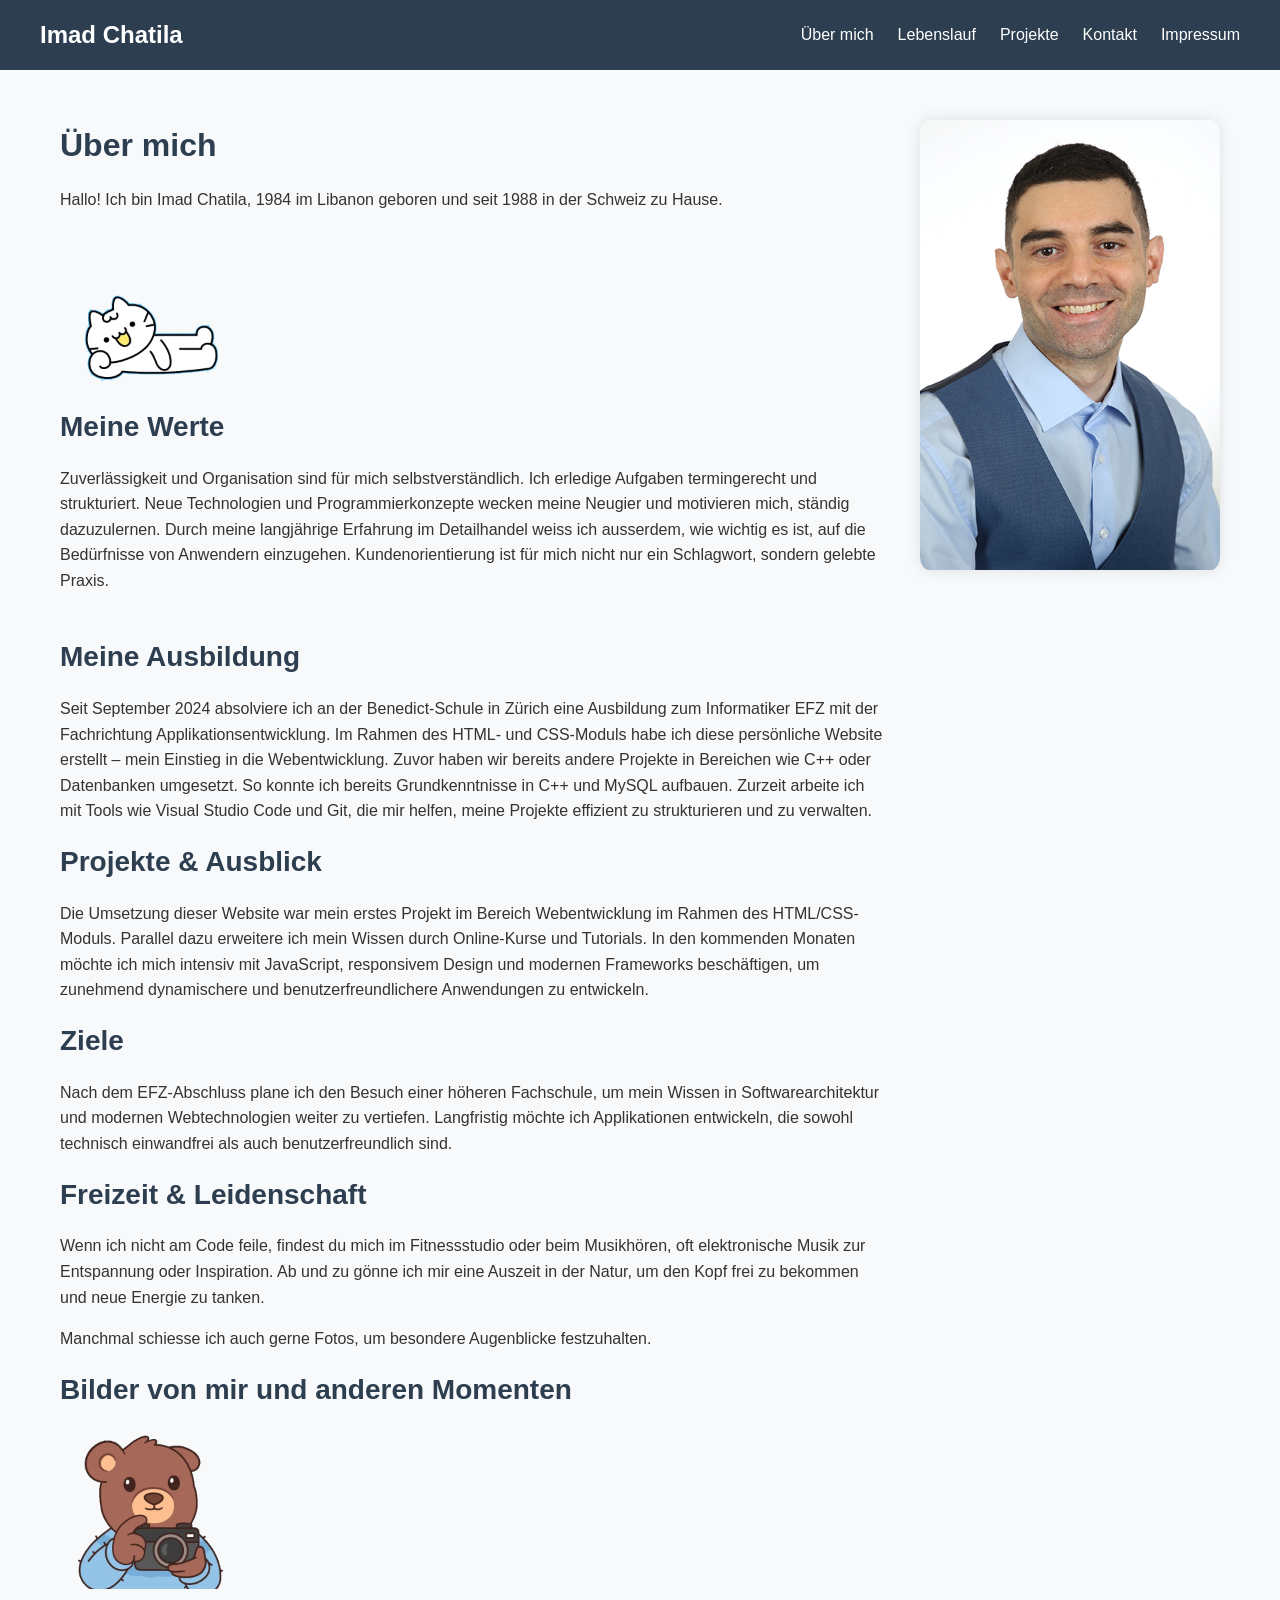
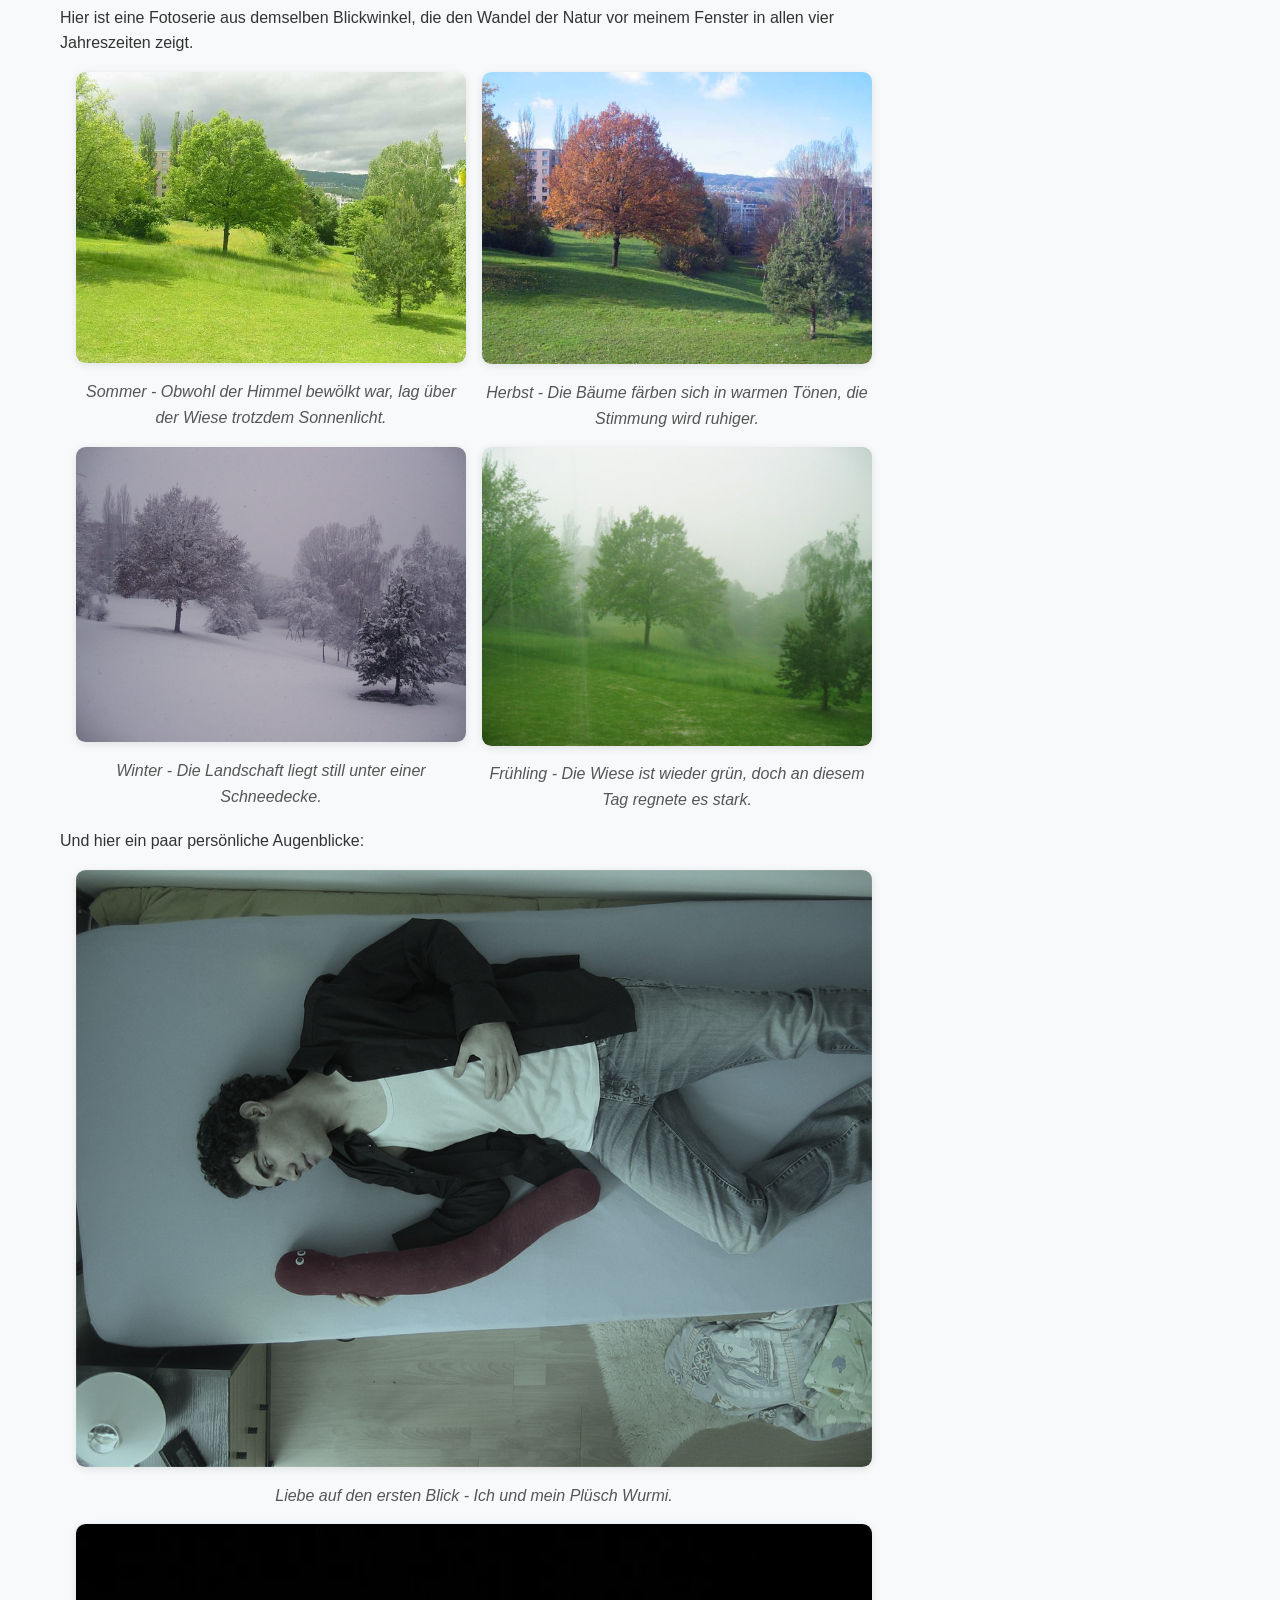
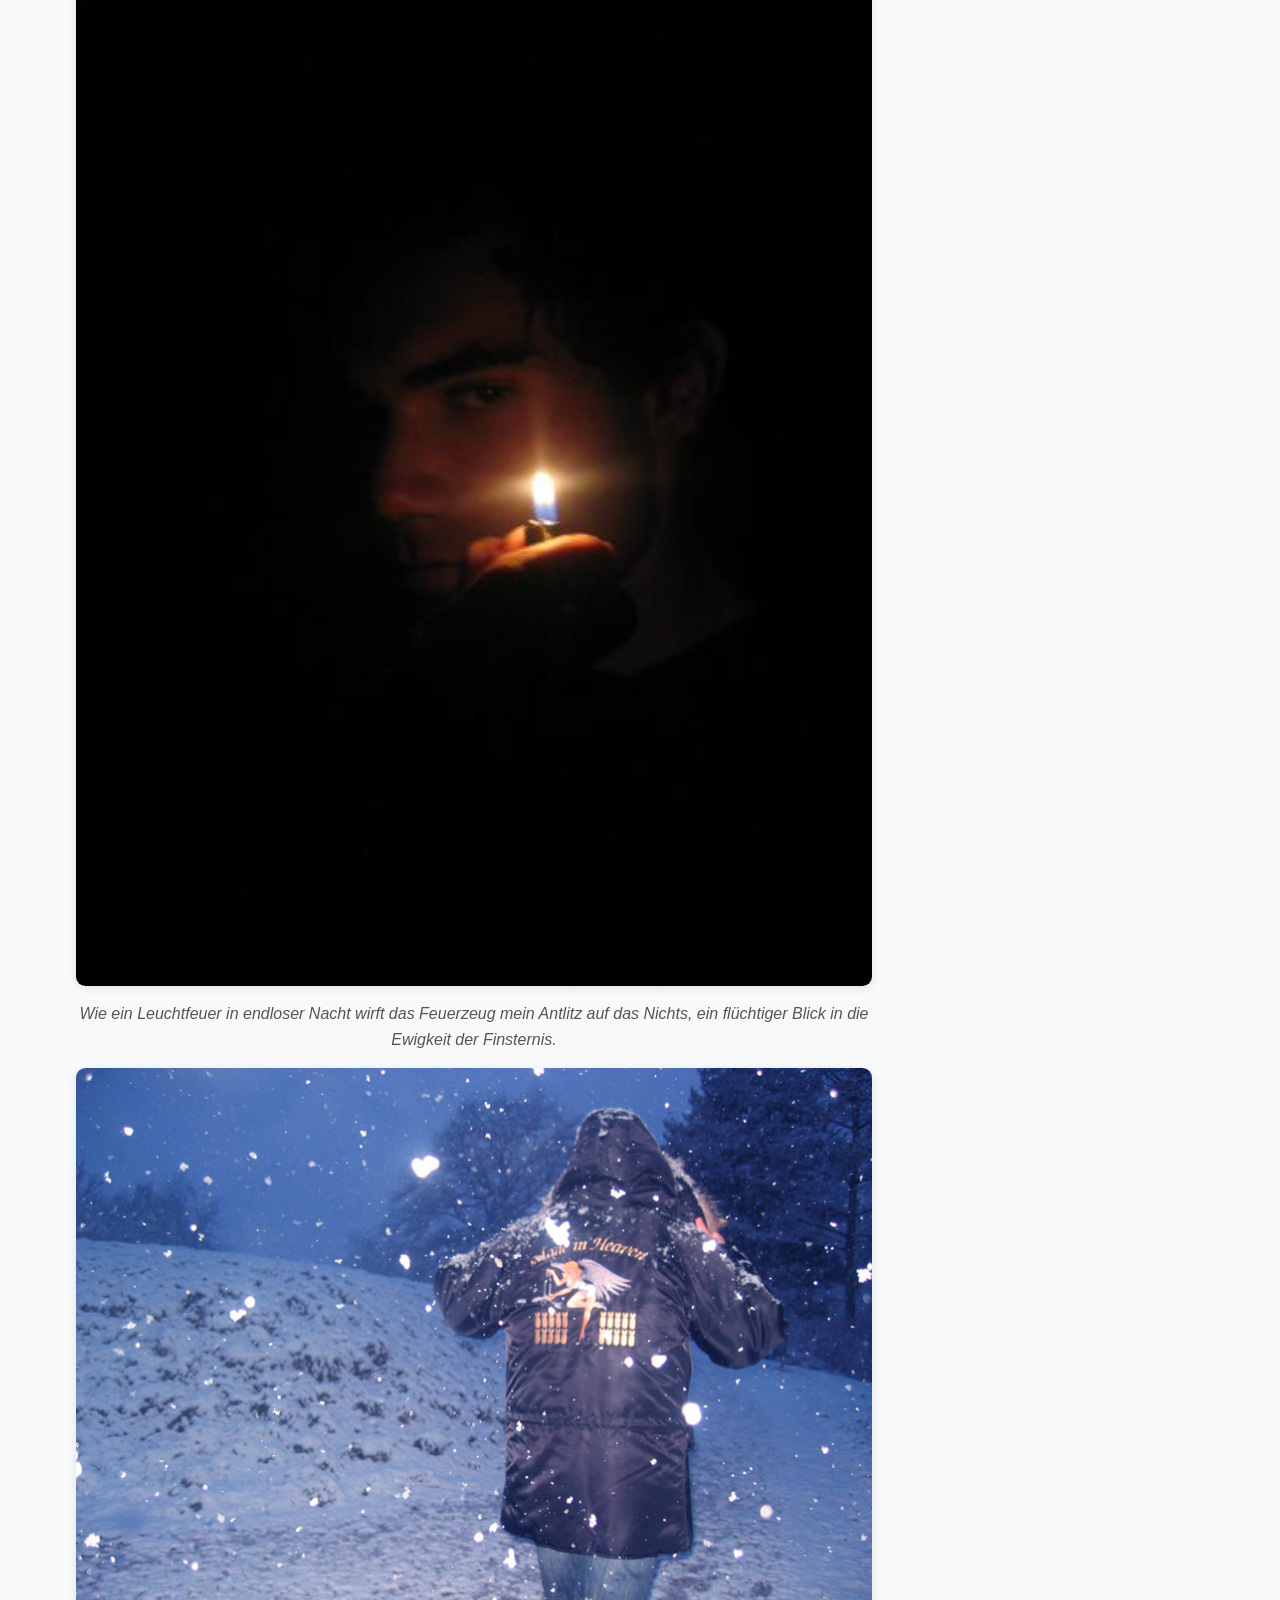
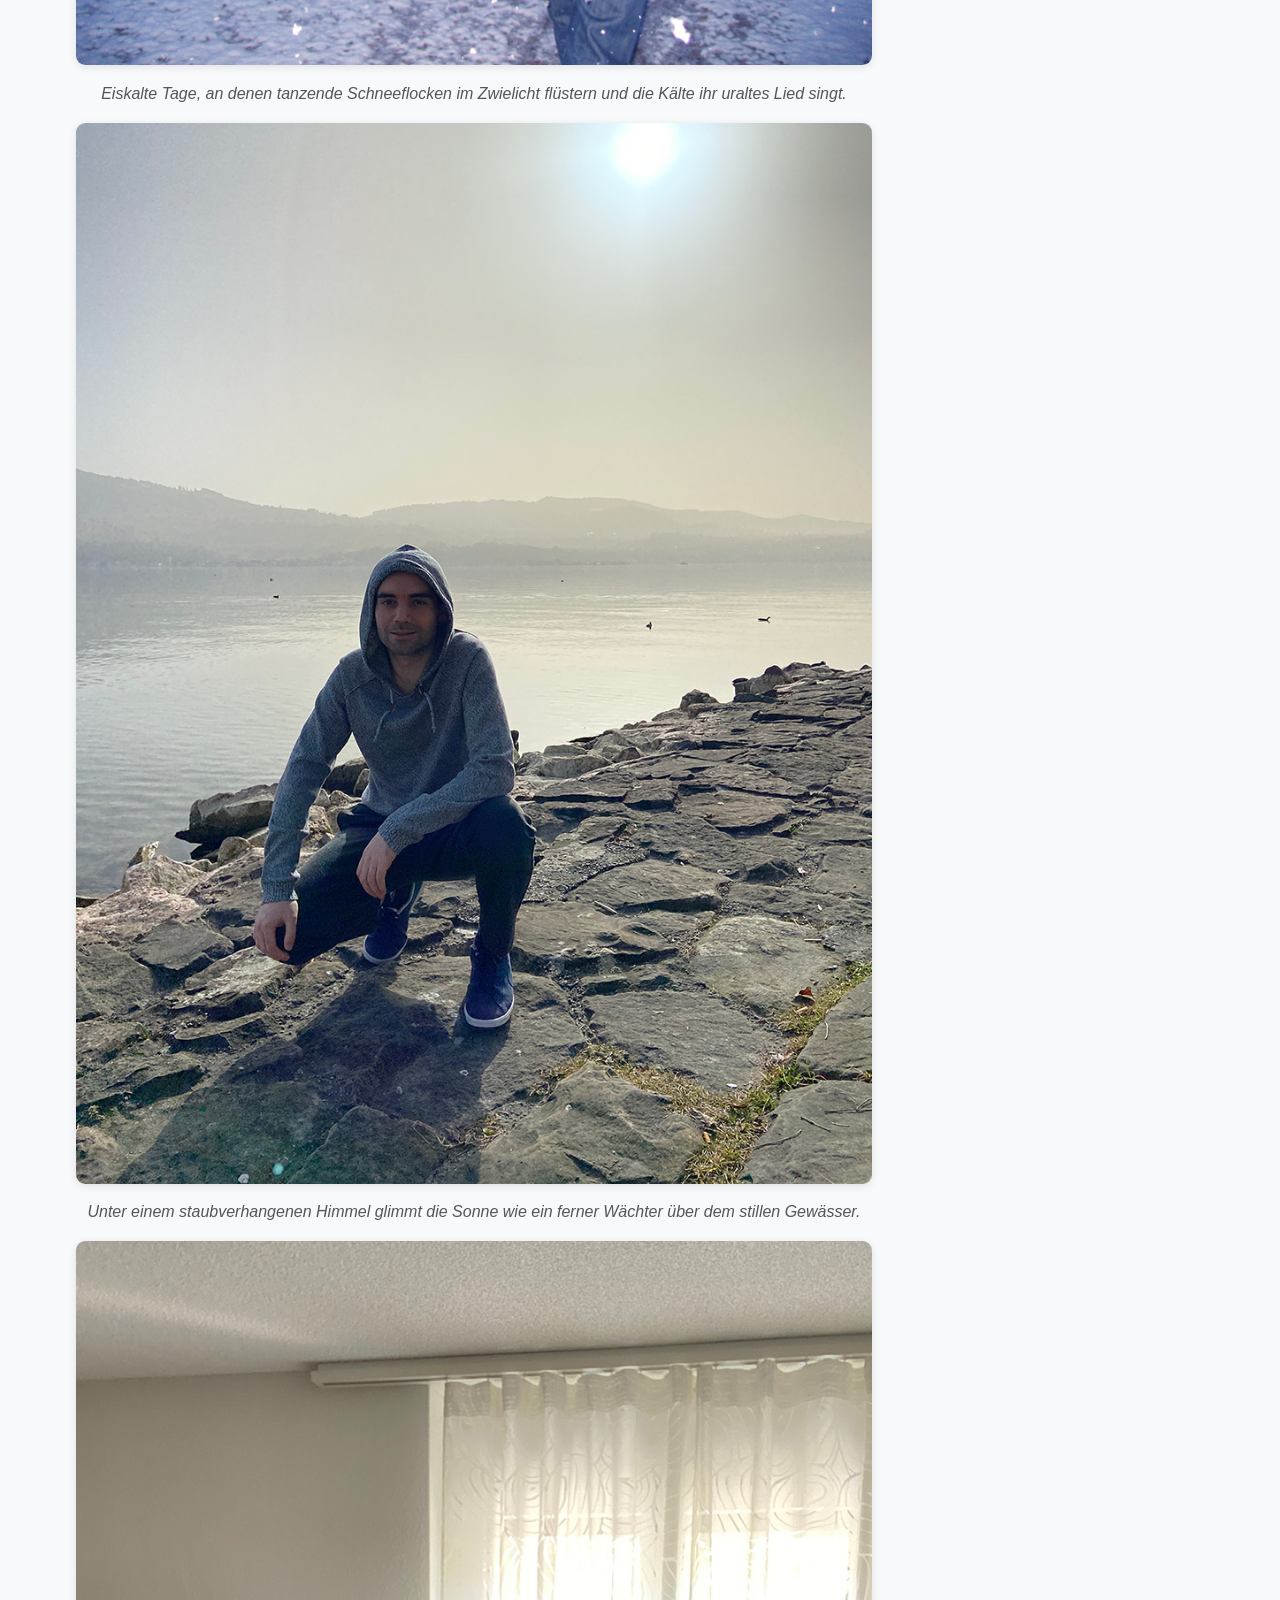
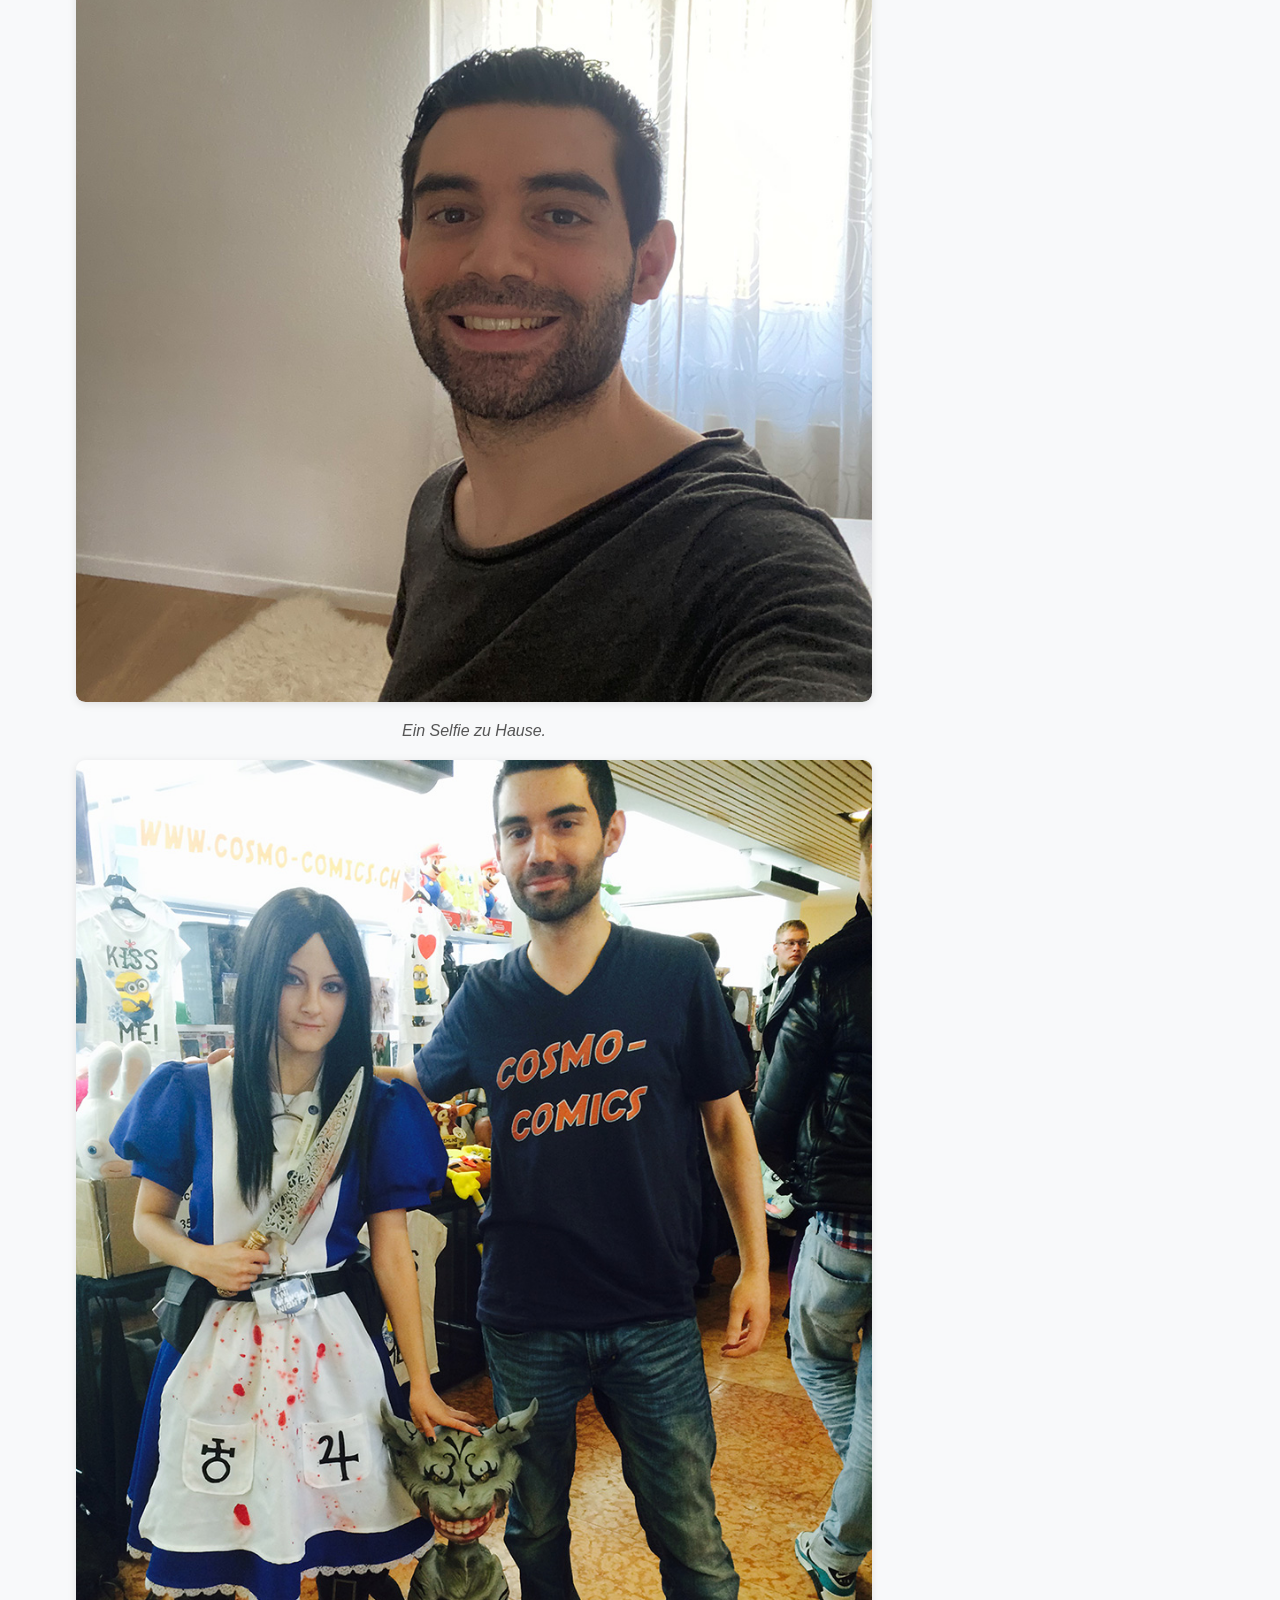
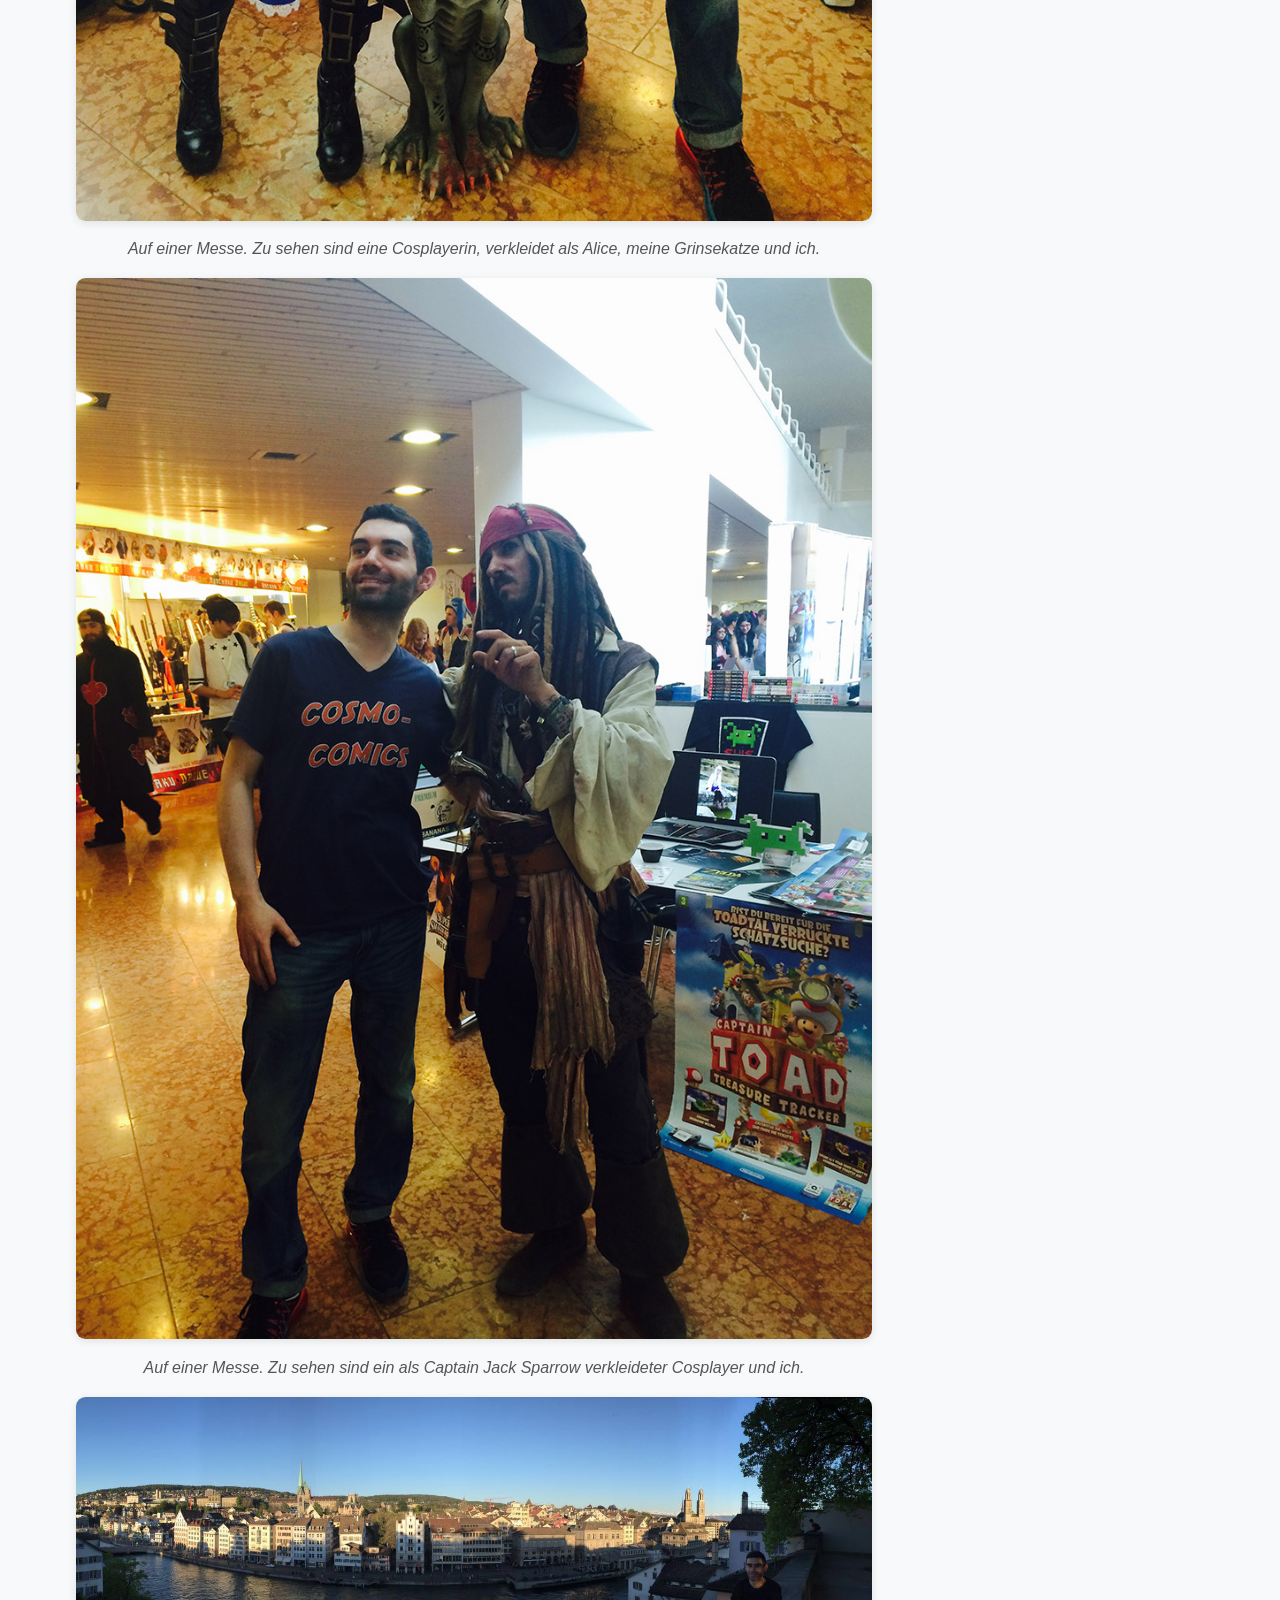
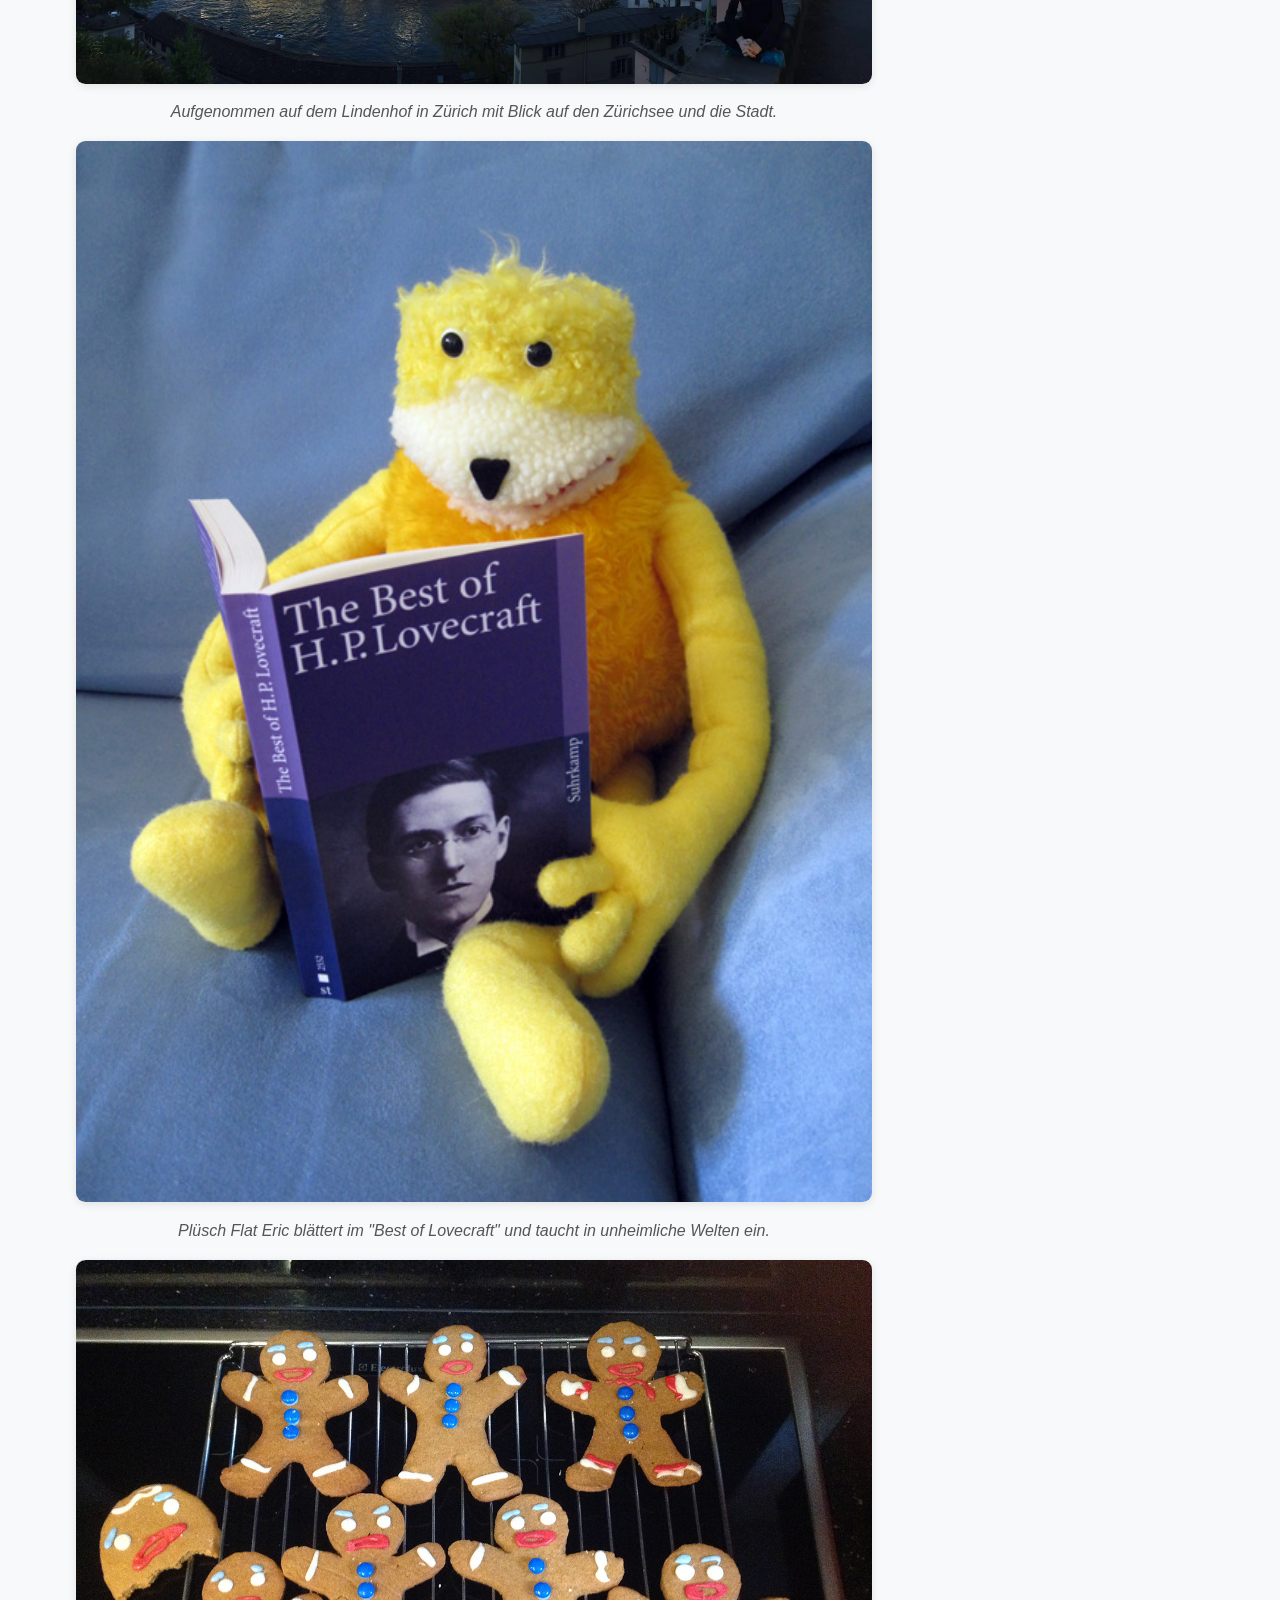
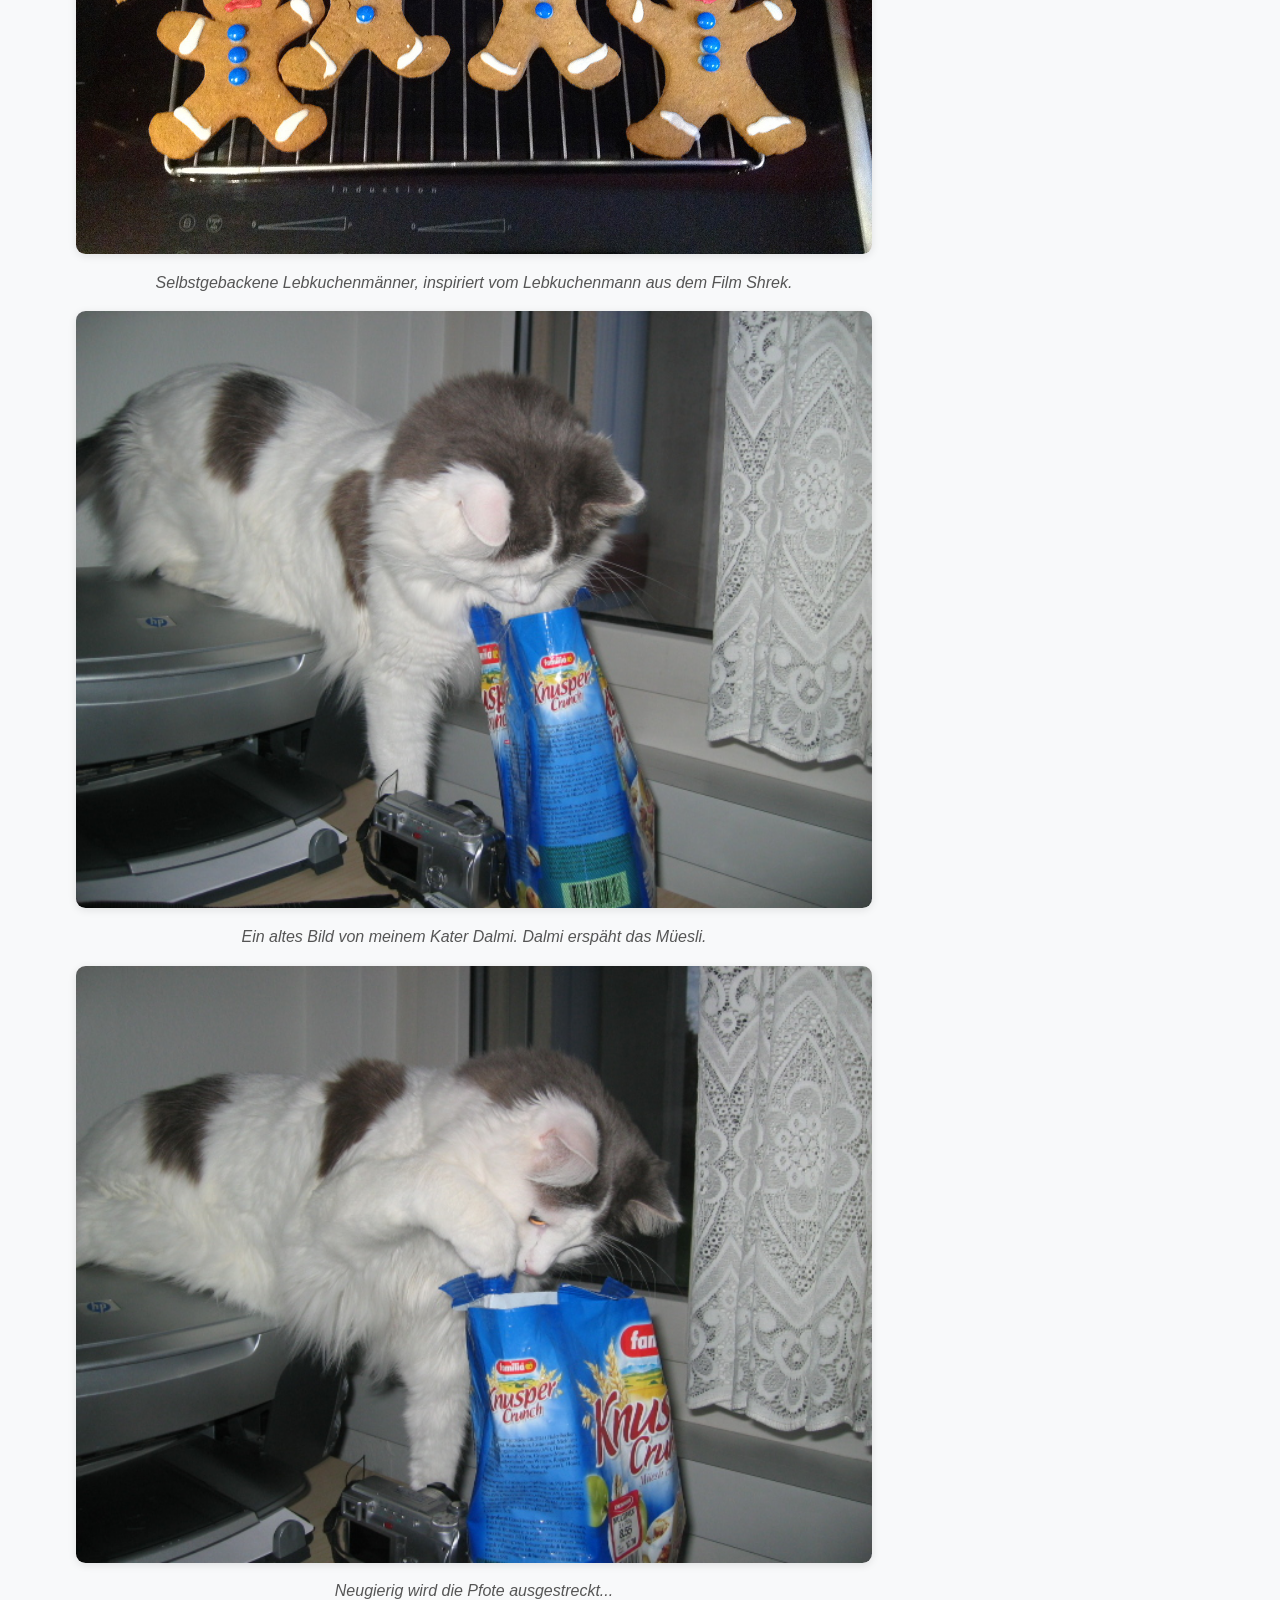
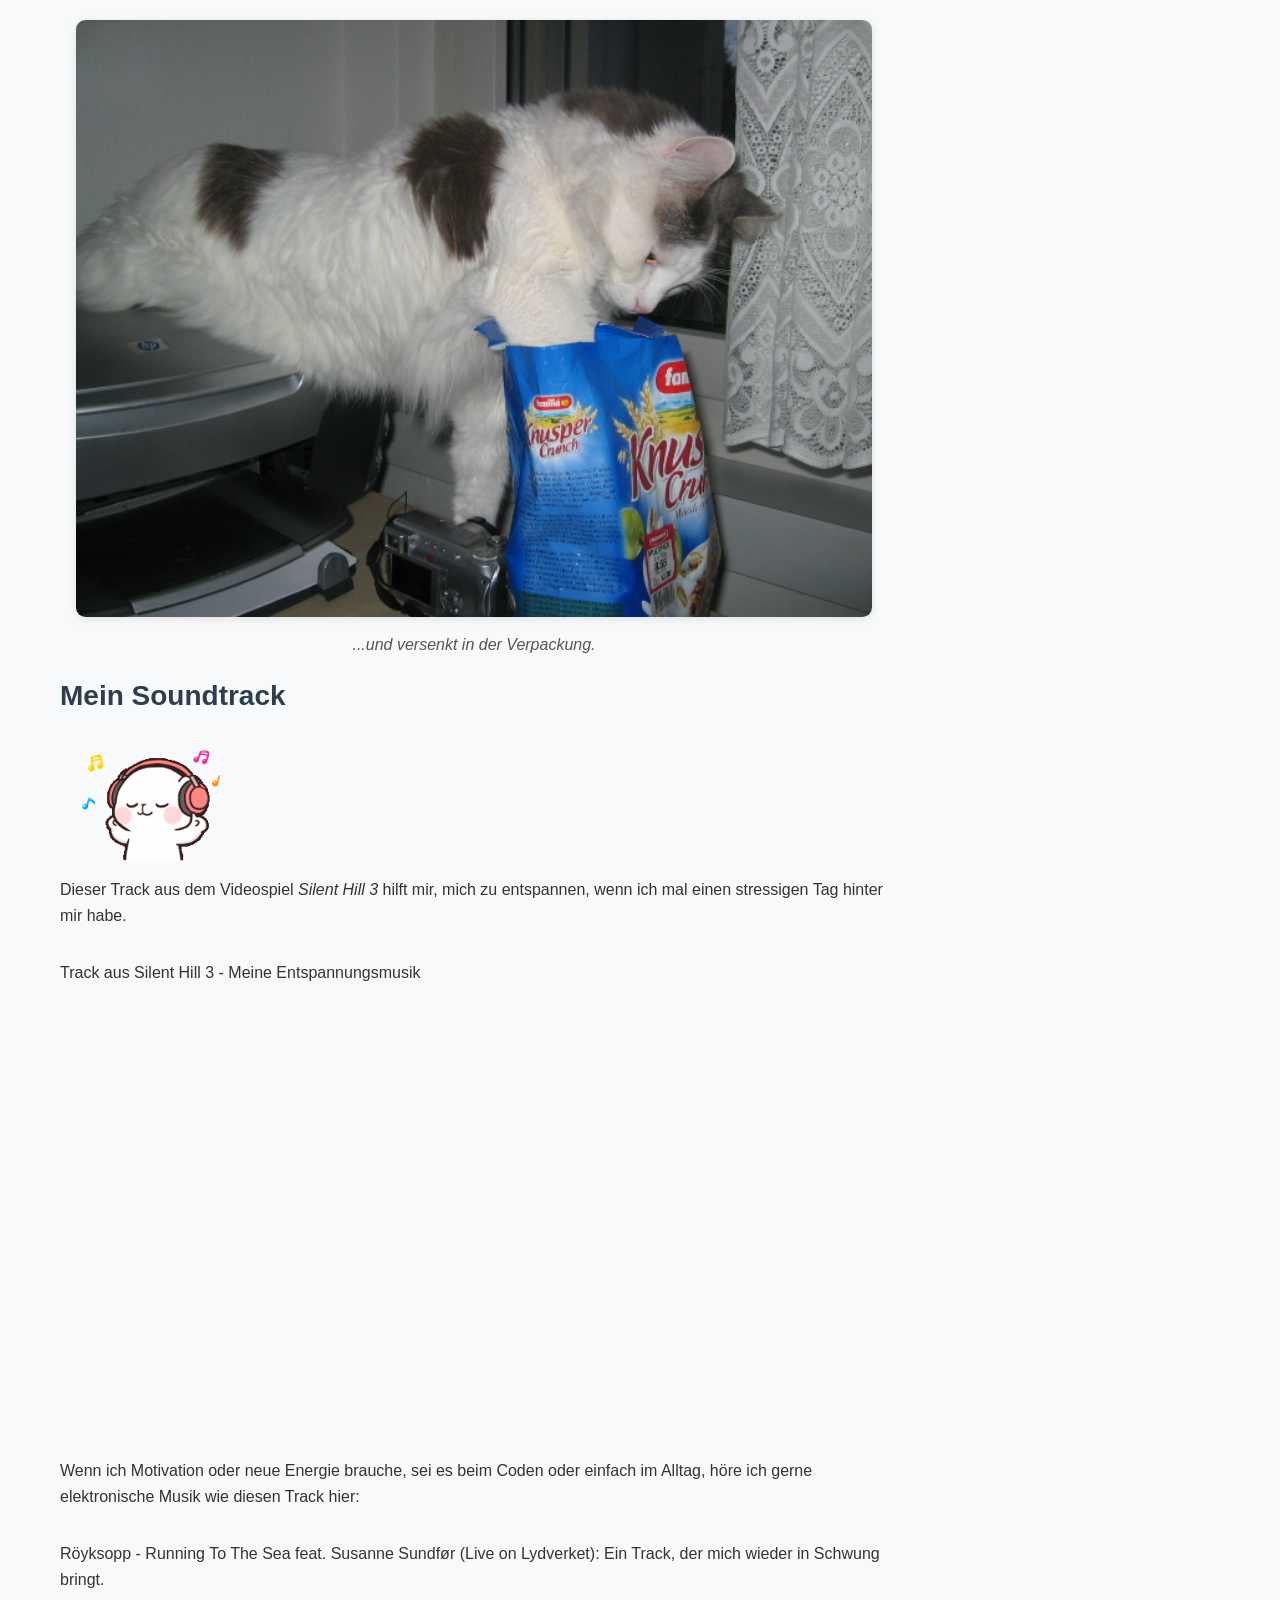
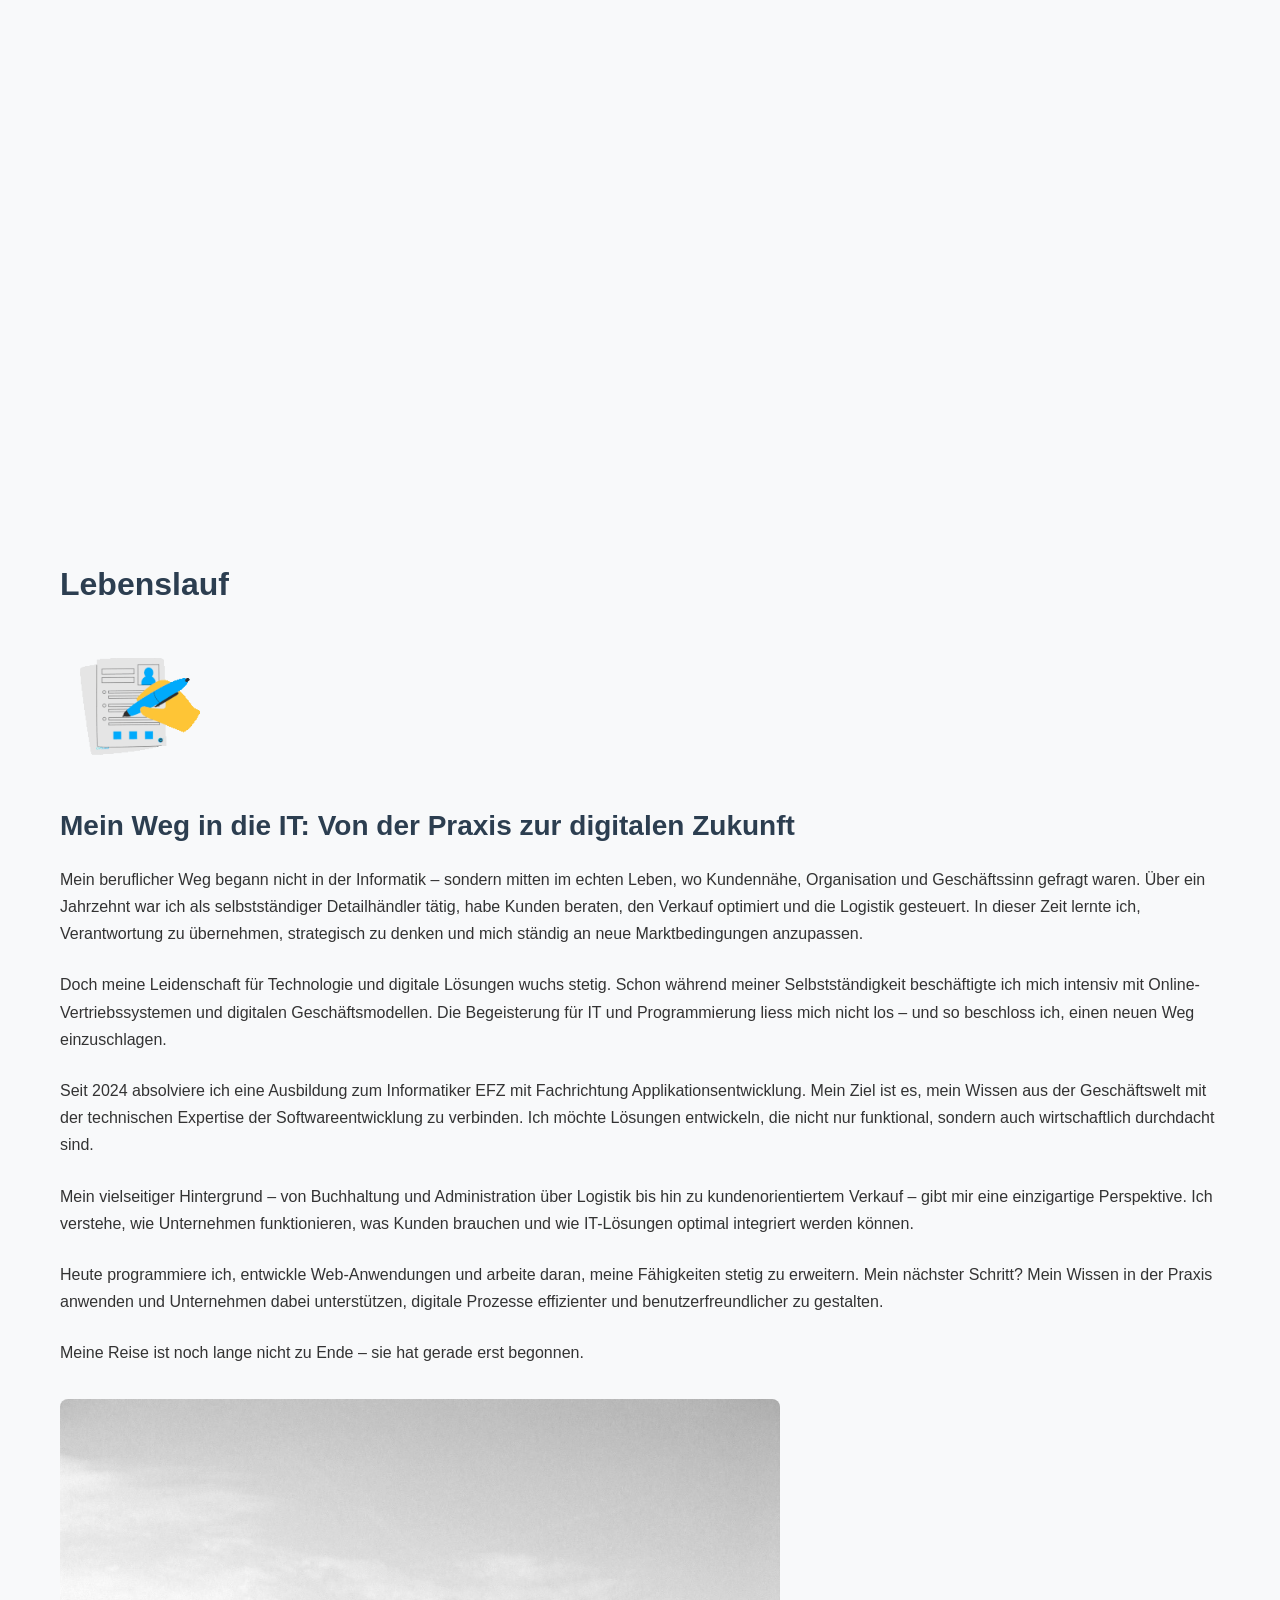
==== commit 7efe0817: "Projekt Bereich aktualisiert" ====
--- a/index.html
+++ b/index.html
@@ -201,6 +201,25 @@
           class="icon-gif">
 
           <article class="projekt">
+            <p class="date-box">Mai 2025</p>
+            <h2>Persönliche Portfolio-Seite Nummer 2</h2>
+            <p>
+              Im Rahmen des HTML- und CSS-Unterrichts haben wir in der Schule die Aufgabe erhalten, eine Website als One-Pager zu gestalten. 
+              Ich habe mich dazu entschieden, meine persönliche Seite zu erweitern und im One-Page-Format umzusetzen. Die Umsetzung erfolgte mit HTML und CSS.
+            </p>            
+        
+            <figure class="projekt-bild">
+              <img src="./images/projekte/portfolio-seite_2.jpg" alt="Screenshot der Portfolio-Seite 2">
+              <figcaption>Screenshot der Portfolio-Seite 2.</figcaption>
+            </figure>
+        
+            <div class="projekt-links">
+              <a href="https://github.com/masterkreb/portfolio" target="_blank" class="button-projekt">Code auf GitHub</a>
+              <a href="https://masterkreb.github.io/portfolio/" target="_blank" class="button-projekt">Live-Demo</a>
+            </div>
+          </article>
+
+          <article class="projekt">
             <p class="date-box">Januar 2025</p>
             <h2>Persönliche Portfolio-Seite</h2>
             <p>
--- a/css/styles.css
+++ b/css/styles.css
@@ -95,7 +95,7 @@
 .profile-image img {
     max-width: 100%;
     border-radius: 3%;
-    box-shadow: 0 0 15px rgba(0, 0, 0, 0.1);
+    box-shadow: 0 0 0.9rem rgba(0, 0, 0, 0.1);
 }
 
 .about-content {
@@ -131,8 +131,8 @@
 .gallery img {
   width: 100%;
   height: auto;
-  border-radius: 10px;
-  box-shadow: 0 2px 8px rgba(0, 0, 0, 0.1);
+  border-radius: 0.6rem;
+  box-shadow: 0 0.13rem 0.5rem rgba(0, 0, 0, 0.1);
   transition: transform 0.3s ease;
 }
 
@@ -170,10 +170,10 @@
 .date-box {
     color: rgb(250, 58, 106);
     border-color: rgb(250, 18, 76);
-    border: solid 1px;
-    padding: 2px 10px;
-    border-radius: 5px;
-    font-size: 13px;
+    border: solid 0.06rem;
+    padding: 0.13rem 0.6rem;
+    border-radius: 0.3rem;
+    font-size: 0.8rem;
     display: inline-block;
 }
 
@@ -184,7 +184,7 @@
 .projekt-bild {
     margin: 1.5rem 0;
     overflow: hidden;
-    border-radius: 10px;
+    padding: 0.7rem;      
 }
 
 .projekt-bild figcaption {
@@ -196,9 +196,11 @@
 .projekt-bild img {
     width: 65%;
     transition: transform 0.3s ease;
-}
-
-.projekt-bild:hover img {
+    border-radius: 0.6rem;
+    border: #2c3e50 0.2rem solid;        
+}
+
+.projekt-bild img:hover {
     transform: scale(1.03);
 }
 
@@ -213,7 +215,7 @@
     color: #fff;
     text-decoration: none;
     padding: 0.6rem 1.2rem;
-    border-radius: 6px;
+    border-radius: 0.4rem;
     transition: background-color 0.2s ease;
 }
 
@@ -230,7 +232,7 @@
     width: 100%;
     max-width: 720px;
     height: auto;
-    border-radius: 8px;
+    border-radius: 0.5rem;
 }
 
 .resume-image figcaption {
@@ -256,8 +258,8 @@
 
 input, textarea {
     padding: 0.8rem;
-    border: 1px solid #ddd;
-    border-radius: 4px;
+    border: 0.06rem solid #ddd;
+    border-radius: 0.3rem;
     font-size: 1rem;
 }
 
@@ -266,7 +268,7 @@
     color: white;
     border: none;
     padding: 0.8rem 1.5rem;
-    border-radius: 4px;
+    border-radius: 0.3rem;
     cursor: pointer;
     font-size: 1rem;
     transition: background-color 0.3s;
@@ -322,7 +324,7 @@
         width: 100%;
         text-align: center;
         transition: 0.3s;
-        box-shadow: 0 10px 10px rgba(0, 0, 0, 0.1);
+        box-shadow: 0 0.6rem 0.6rem rgba(0, 0, 0, 0.1);
         padding: 1rem 0;
     }
 
